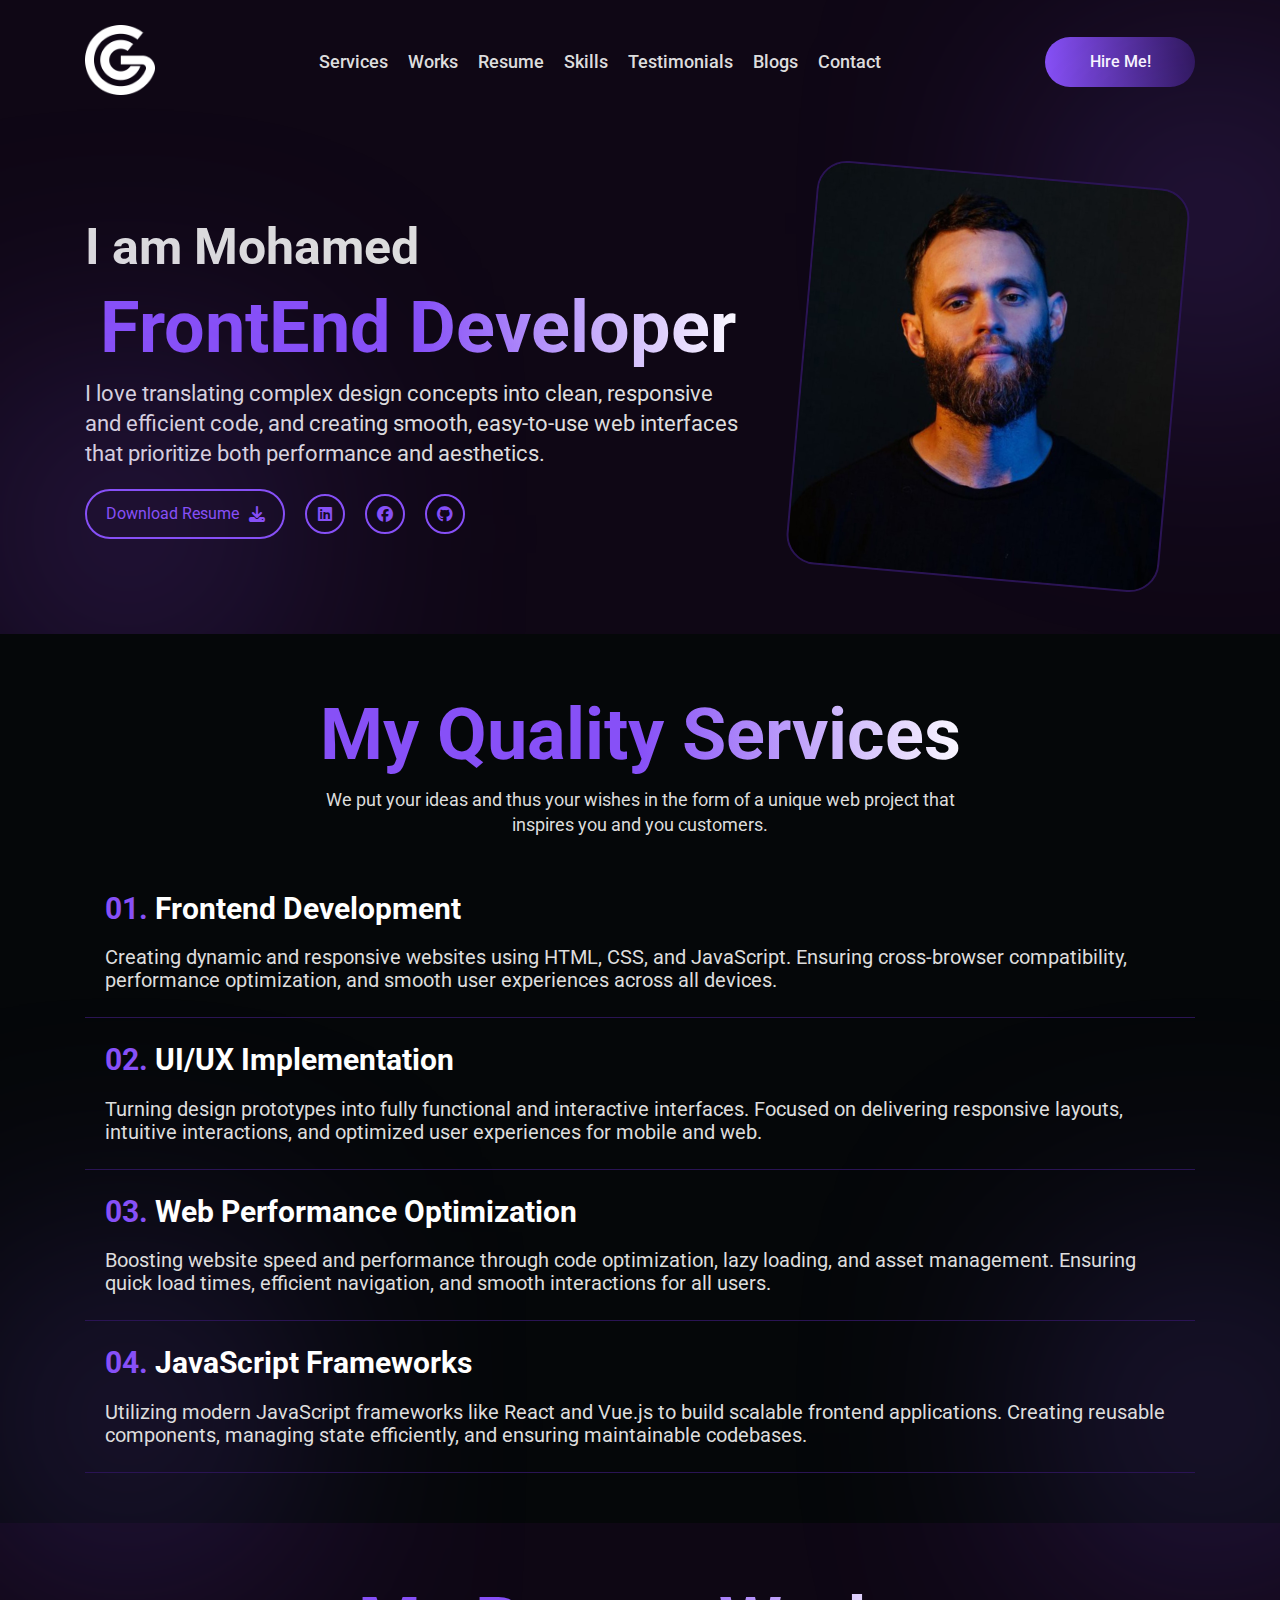
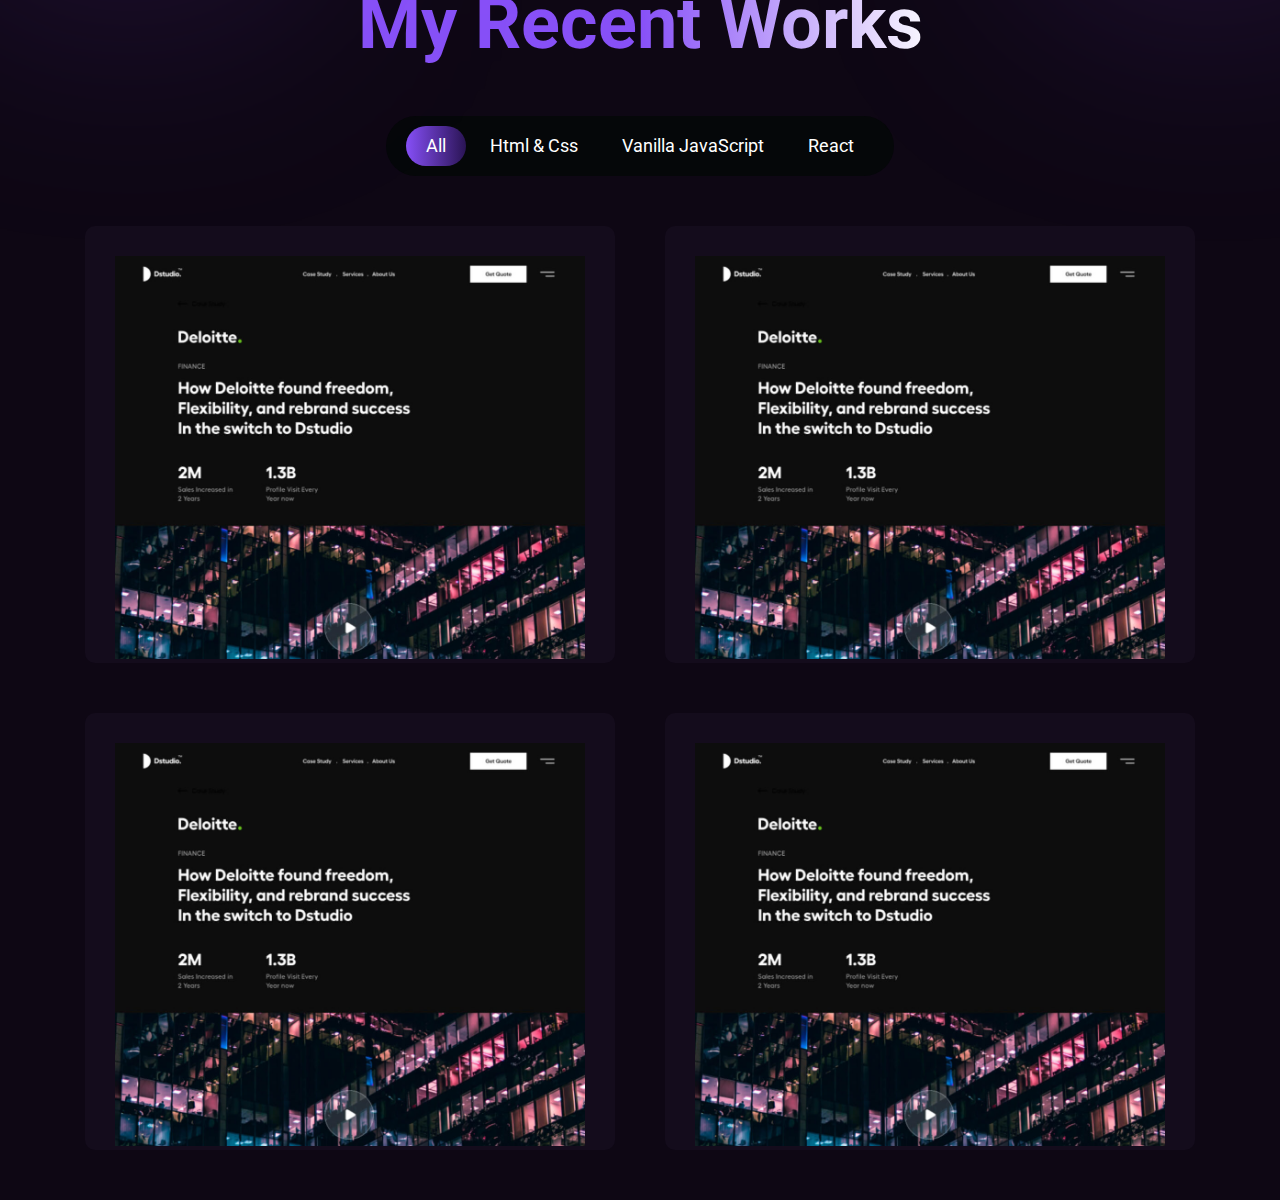
==== index.html @ 63e80fba "Add Work section" ====
<!DOCTYPE html>
<html lang="en">
  <head>
    <meta charset="UTF-8" />
    <meta name="viewport" content="width=device-width, initial-scale=1.0" />
    <link rel="stylesheet" href="styles/normailze.css" />
    <link rel="stylesheet" href="styles/all.min.css" />
    <link rel="stylesheet" href="styles/home-page.css" />
    <link rel="stylesheet" href="styles/global.css" />
    <title>Mohamed Magdy ELsayed | Home Page</title>
  </head>
  <body>
    <!-- Start Header  -->
    <header>
      <div class="container df f-sb f-v">
        <a href="index.html" class="logo">
          <img src="assets/images/logo.png" alt="logo" />
        </a>
        <nav>
          <ul class="df gap-20">
            <li><a href="#services">services</a></li>
            <li><a href="#works">works</a></li>
            <li><a href="#resume">resume</a></li>
            <li><a href="#skills">skills</a></li>
            <li><a href="#testimonials">testimonials</a></li>
            <li><a href="#blogs">blogs</a></li>
            <li><a href="#contact">contact</a></li>
          </ul>
          <a href="#" class="hire-me hire-me-mobile hide-me">hire me!</a>
        </nav>
        <button class="hide-me mobile-menu">
          <i class="fa-solid fa-bars"></i>
        </button>
        <a href="#" class="hire-me df-ac">hire me!</a>
      </div>
    </header>
    <!-- End Header  -->
    <main>
      <!-- Start Landing Section -->
      <section class="landing">
        <div class="container gap-50 df f-v">
          <div class="info">
            <span class="clr-500">I am Mohamed</span>
            <h1 class="main-title">FrontEnd Developer</h1>
            <div class="personal-img hide-me personal-img-mobile">
              <img src="assets/images/personal-img.jpg" alt="personal-img" />
            </div>
            <p class="clr-500">
              I love translating complex design concepts into clean, responsive
              and efficient code, and creating smooth, easy-to-use web
              interfaces that prioritize both performance and aesthetics.
            </p>
            <div class="controls df gap-20 f-v">
              <a
                href="assets/resume/resume-mohamed-magdy-elsayed.pdf"
                download
                target="_blank"
                class="df-ac gap-10"
                >download resume
                <i class="fa-solid fa-download"></i>
              </a>
              <div class="social df gap-20">
                <a
                  href="https://www.linkedin.com/in/mohamedmagdy-dev/"
                  target="_blank"
                  class="df-ac"
                  ><i class="fa-brands fa-linkedin"></i
                ></a>
                <a
                  href="https://web.facebook.com/profile.php?id=100076058659673"
                  target="_blank"
                  class="df-ac"
                  ><i class="fa-brands fa-facebook"></i
                ></a>
                <a
                  href="https://github.com/mohamedmagdy-dev"
                  class="df-ac"
                  target="_blank"
                  ><i class="fa-brands fa-github"></i
                ></a>
              </div>
            </div>
          </div>
          <div class="personal-img">
            <img src="assets/images/personal-img.jpg" alt="personal-img" />
          </div>
        </div>
      </section>
      <!-- End Landing Section -->

      <!-- Start Services Section -->
      <section id="services" class="services">
        <h2 class="main-title">My Quality Services</h2>
        <p>
          We put your ideas and thus your wishes in the form of a unique web
          project that <br />
          inspires you and you customers.
        </p>
        <div class="container">
          <div class="service one">
            <h3><span>01.</span> Frontend Development</h3>
            <p>
              Creating dynamic and responsive websites using HTML, CSS, and
              JavaScript. Ensuring cross-browser compatibility, performance
              optimization, and smooth user experiences across all devices.
            </p>
          </div>
          <div class="service two">
            <h3><span>02.</span> UI/UX Implementation</h3>
            <p>
              Turning design prototypes into fully functional and interactive
              interfaces. Focused on delivering responsive layouts, intuitive
              interactions, and optimized user experiences for mobile and web.
            </p>
          </div>
          <div class="service three">
            <h3><span>03.</span> Web Performance Optimization</h3>
            <p>
              Boosting website speed and performance through code optimization,
              lazy loading, and asset management. Ensuring quick load times,
              efficient navigation, and smooth interactions for all users.
            </p>
          </div>
          <div class="service four">
            <h3><span>04.</span> JavaScript Frameworks</h3>
            <p>
              Utilizing modern JavaScript frameworks like React and Vue.js to
              build scalable frontend applications. Creating reusable
              components, managing state efficiently, and ensuring maintainable
              codebases.
            </p>
          </div>
          <div class="service-slider"></div>
        </div>
      </section>
      <!-- End Services Section -->

      <!-- Start Works Section -->
      <section class="works" id="works">
        <h2 class="main-title">My Recent Works</h2>
        <div class="container">
          <div class="work-filter">
            <button class="active">All</button>
            <button class="html-css">Html & Css</button>
            <button class="v-js">Vanilla JavaScript</button>
            <button class="react">React</button>
          </div>
          <div class="projects">
            <div class="all">
              <img src="assets/images/portfolio-3-1024x877.jpg" alt="" />
              <a href="#">
                <div class="fly-info">
                  <h3>dashboard elzero</h3>
                  <p>The goal is there are many variations of passages .</p>
                  <i class="fa-solid fa-arrow-right"></i>
                </div>
              </a>
            </div>
            <div class="all">
              <img src="assets/images/portfolio-3-1024x877.jpg" alt="" />
              <a href="#">
                <div class="fly-info">
                  <h3>dashboard elzero</h3>
                  <p>
                    The goal is there are many variations of passages of Lorem
                    Ipsum
                  </p>
                  <i class="fa-solid fa-arrow-right"></i>
                </div>
              </a>
            </div>
            <div class="all">
              <img src="assets/images/portfolio-3-1024x877.jpg" alt="" />
              <a href="#">
                <div class="fly-info">
                  <h3>dashboard elzero</h3>
                  <p>
                    The goal is there are many variations of passages of Lorem
                    Ipsum
                  </p>
                  <i class="fa-solid fa-arrow-right"></i>
                </div>
              </a>
            </div>
            <div class="all">
              <img src="assets/images/portfolio-3-1024x877.jpg" alt="" />
              <a href="#">
                <div class="fly-info">
                  <h3>dashboard elzero</h3>
                  <p>
                    The goal is there are many variations of passages of Lorem
                    Ipsum
                  </p>
                  <i class="fa-solid fa-arrow-right"></i>
                </div>
              </a>
            </div>
          </div>
        </div>
      </section>
      <!-- End Works Section -->
    </main>

    <script src="scripts/global.js"></script>
  </body>
</html>
---- styles/normailze.css ----
/*! normalize.css v8.0.1 | MIT License | github.com/necolas/normalize.css */

/* Document
   ========================================================================== */

/**
 * 1. Correct the line height in all browsers.
 * 2. Prevent adjustments of font size after orientation changes in iOS.
 */

html {
  line-height: 1.15; /* 1 */
  -webkit-text-size-adjust: 100%; /* 2 */
}

/* Sections
   ========================================================================== */

/**
 * Remove the margin in all browsers.
 */

body {
  margin: 0;
}

/**
 * Render the `main` element consistently in IE.
 */

main {
  display: block;
}

/**
 * Correct the font size and margin on `h1` elements within `section` and
 * `article` contexts in Chrome, Firefox, and Safari.
 */

h1 {
  font-size: 2em;
  margin: 0.67em 0;
}

/* Grouping content
   ========================================================================== */

/**
 * 1. Add the correct box sizing in Firefox.
 * 2. Show the overflow in Edge and IE.
 */

hr {
  box-sizing: content-box; /* 1 */
  height: 0; /* 1 */
  overflow: visible; /* 2 */
}

/**
 * 1. Correct the inheritance and scaling of font size in all browsers.
 * 2. Correct the odd `em` font sizing in all browsers.
 */

pre {
  font-family: monospace, monospace; /* 1 */
  font-size: 1em; /* 2 */
}

/* Text-level semantics
   ========================================================================== */

/**
 * Remove the gray background on active links in IE 10.
 */

a {
  background-color: transparent;
}

/**
 * 1. Remove the bottom border in Chrome 57-
 * 2. Add the correct text decoration in Chrome, Edge, IE, Opera, and Safari.
 */

abbr[title] {
  border-bottom: none; /* 1 */
  text-decoration: underline; /* 2 */
  text-decoration: underline dotted; /* 2 */
}

/**
 * Add the correct font weight in Chrome, Edge, and Safari.
 */

b,
strong {
  font-weight: bolder;
}

/**
 * 1. Correct the inheritance and scaling of font size in all browsers.
 * 2. Correct the odd `em` font sizing in all browsers.
 */

code,
kbd,
samp {
  font-family: monospace, monospace; /* 1 */
  font-size: 1em; /* 2 */
}

/**
 * Add the correct font size in all browsers.
 */

small {
  font-size: 80%;
}

/**
 * Prevent `sub` and `sup` elements from affecting the line height in
 * all browsers.
 */

sub,
sup {
  font-size: 75%;
  line-height: 0;
  position: relative;
  vertical-align: baseline;
}

sub {
  bottom: -0.25em;
}

sup {
  top: -0.5em;
}

/* Embedded content
   ========================================================================== */

/**
 * Remove the border on images inside links in IE 10.
 */

img {
  border-style: none;
}

/* Forms
   ========================================================================== */

/**
 * 1. Change the font styles in all browsers.
 * 2. Remove the margin in Firefox and Safari.
 */

button,
input,
optgroup,
select,
textarea {
  font-family: inherit; /* 1 */
  font-size: 100%; /* 1 */
  line-height: 1.15; /* 1 */
  margin: 0; /* 2 */
}

/**
 * Show the overflow in IE.
 * 1. Show the overflow in Edge.
 */

button,
input {
  /* 1 */
  overflow: visible;
}

/**
 * Remove the inheritance of text transform in Edge, Firefox, and IE.
 * 1. Remove the inheritance of text transform in Firefox.
 */

button,
select {
  /* 1 */
  text-transform: none;
}

/**
 * Correct the inability to style clickable types in iOS and Safari.
 */

button,
[type="button"],
[type="reset"],
[type="submit"] {
  -webkit-appearance: button;
}

/**
 * Remove the inner border and padding in Firefox.
 */

button::-moz-focus-inner,
[type="button"]::-moz-focus-inner,
[type="reset"]::-moz-focus-inner,
[type="submit"]::-moz-focus-inner {
  border-style: none;
  padding: 0;
}

/**
 * Restore the focus styles unset by the previous rule.
 */

button:-moz-focusring,
[type="button"]:-moz-focusring,
[type="reset"]:-moz-focusring,
[type="submit"]:-moz-focusring {
  outline: 1px dotted ButtonText;
}

/**
 * Correct the padding in Firefox.
 */

fieldset {
  padding: 0.35em 0.75em 0.625em;
}

/**
 * 1. Correct the text wrapping in Edge and IE.
 * 2. Correct the color inheritance from `fieldset` elements in IE.
 * 3. Remove the padding so developers are not caught out when they zero out
 *    `fieldset` elements in all browsers.
 */

legend {
  box-sizing: border-box; /* 1 */
  color: inherit; /* 2 */
  display: table; /* 1 */
  max-width: 100%; /* 1 */
  padding: 0; /* 3 */
  white-space: normal; /* 1 */
}

/**
 * Add the correct vertical alignment in Chrome, Firefox, and Opera.
 */

progress {
  vertical-align: baseline;
}

/**
 * Remove the default vertical scrollbar in IE 10+.
 */

textarea {
  overflow: auto;
}

/**
 * 1. Add the correct box sizing in IE 10.
 * 2. Remove the padding in IE 10.
 */

[type="checkbox"],
[type="radio"] {
  box-sizing: border-box; /* 1 */
  padding: 0; /* 2 */
}

/**
 * Correct the cursor style of increment and decrement buttons in Chrome.
 */

[type="number"]::-webkit-inner-spin-button,
[type="number"]::-webkit-outer-spin-button {
  height: auto;
}

/**
 * 1. Correct the odd appearance in Chrome and Safari.
 * 2. Correct the outline style in Safari.
 */

[type="search"] {
  -webkit-appearance: textfield; /* 1 */
  outline-offset: -2px; /* 2 */
}

/**
 * Remove the inner padding in Chrome and Safari on macOS.
 */

[type="search"]::-webkit-search-decoration {
  -webkit-appearance: none;
}

/**
 * 1. Correct the inability to style clickable types in iOS and Safari.
 * 2. Change font properties to `inherit` in Safari.
 */

::-webkit-file-upload-button {
  -webkit-appearance: button; /* 1 */
  font: inherit; /* 2 */
}

/* Interactive
   ========================================================================== */

/*
 * Add the correct display in Edge, IE 10+, and Firefox.
 */

details {
  display: block;
}

/*
 * Add the correct display in all browsers.
 */

summary {
  display: list-item;
}

/* Misc
   ========================================================================== */

/**
 * Add the correct display in IE 10+.
 */

template {
  display: none;
}

/**
 * Add the correct display in IE 10.
 */

[hidden] {
  display: none;
}
---- styles/home-page.css ----
/* Start Header */
header {
  background-color: var(--clr-800);
}

header .container {
  position: relative;
  padding-block: 25px;
}

header img {
  width: 70px;
}

header ul a {
  position: relative;
  color: var(--clr-500);
  font-weight: 500;
  font-size: 18px;
}

header ul a::before {
  content: "";
  position: absolute;
  width: 0%;
  height: 3px;
  left: 0;
  bottom: -3px;
  background-color: var(--clr-600);
  transition: var(--main-duration);
}

header ul a:hover::before {
  width: 100%;
}

header .hire-me {
  background-image: var(--main-gradient);
  width: 150px;
  height: 50px;
  border-radius: 30px;
  color: white;
  font-weight: 500;
}

@media (max-width: 991px) {
  header nav {
    display: none;
    position: absolute;
    width: calc(100% - 30px);
    right: 15px;
    top: calc(100% - 15px);
    z-index: 3;
    /* background-color: var(--clr-600); */
    padding: 20px;
    border: 2px solid var(--clr-600);
    background: black;
  }

  header nav ul {
    flex-direction: column;
    gap: 30px !important;
    margin-bottom: 30px;
  }

  header nav ul li {
    padding: 5px;
    border: 2px solid var(--clr-600);
  }

  header .hire-me {
    display: none;
  }

  header .hire-me-mobile {
    display: flex;
    justify-content: center;
    align-items: center;
    margin-inline: auto;
  }

  header .mobile-menu {
    display: flex;
    justify-content: center;
    align-items: center;
    width: 40px;
    height: 40px;
    border: 2px solid var(--clr-600);
    background-color: transparent;
    color: var(--clr-600);
    font-size: 25px;
    cursor: pointer;
  }
}

/* End Header */

/* Start Landing Section */
.landing {
  position: relative;
  background-color: var(--clr-800);
  padding-block: var(--main-padding);
}

.landing::before,
.landing::after {
  content: "";
  position: absolute;
  width: 200px;
  height: 200px;
  background-image: var(--glow);
  filter: blur(150px);
}

.landing::before {
  right: 0;
  top: 0;
}

.landing::after {
  left: 0;
  bottom: 0;
}

.landing .container {
  min-height: fit-content;
}

.landing .info {
  width: 60%;
}

.landing .info span {
  font-size: 50px;
  font-weight: bold;
}

.landing .info p {
  font-size: 22px;
  line-height: 30px;
}

.landing .info .controls {
  margin-top: 20px;
  flex-wrap: wrap;
}

.landing .controls a {
  color: var(--clr-600);
  border: 2px solid var(--clr-600);
  width: 40px;
  height: 40px;
  border-radius: 50%;
  transition: color var(--main-duration), background-color var(--main-duration);
}

.landing .controls > a {
  border-radius: 30px;
  width: 200px;
  height: 50px;
}

.landing .controls a:hover {
  color: var(--clr-500);
  background-color: var(--clr-600);
}

.landing .personal-img {
  width: 40%;
  margin-right: 20px;
}

.landing .personal-img img {
  border-radius: 30px;
  transform: rotate(5deg);
  width: 100%;
  border: 2px solid var(--clr-700);
  transition: var(--main-duration);
}

.landing .personal-img img:hover {
  transform: rotate(0deg);
  border: 2px solid var(--clr-600);
}

@media (max-width: 991px) {
  .landing .container {
    flex-direction: column-reverse;
    flex-wrap: wrap;
  }

  .landing .info {
    width: 100%;
  }

  .landing .personal-img {
    display: none;
  }

  .landing .personal-img-mobile {
    display: flex;
    margin-right: 0;
    width: 100%;
    margin-block: 30px;
  }

  .landing .personal-img-mobile img {
    transform: rotate(0deg);
  }
}

@media (max-width: 767px) {
  .landing .controls {
    justify-content: center;
  }
}

@media (max-width: 569px) {
  .landing .info span {
    font-size: 30px;
  }

  .landing .info h1 {
    white-space: wrap;
  }

  .landing .info p {
    font-size: 17px;
  }
}

/* End Landing Section */

/* Start Services Section */
.services {
  position: relative;
  padding-block: 50px;
  background-color: var(--clr-750);
}

.services::before,
.services::after {
  content: "";
  position: absolute;
  width: 200px;
  height: 200px;
  background-image: var(--glow);
  filter: blur(150px);
}

.services::before {
  right: 0;
  bottom: 0%;
}

.services::after {
  left: 0;
  bottom: 0;
}

.services > p {
  color: var(--clr-500);
  font-size: 18px;
  line-height: 25px;
  text-align: center;
  margin-bottom: 30px;
  padding-inline: 15px;
}

.services .container {
  position: relative;
  overflow: hidden;
}

.services .service-slider {
  position: absolute;
  top: -25%;
  width: 100%;
  height: 25%;
  background-image: var(--main-gradient);
  z-index: 2;
  transition: 1s;
}

.services .service {
  position: relative;
  z-index: 3;
  padding: 25px 20px;
  color: white;
  border-bottom: 1px solid var(--clr-700);
  cursor: pointer;
}

.services .service.one:hover ~ .service-slider {
  top: 0%;
}

.services .service.two:hover ~ .service-slider {
  top: 25%;
}

.services .service.three:hover ~ .service-slider {
  top: 50%;
}

.services .service.four:hover ~ .service-slider {
  top: 75%;
}

.services .service h3 {
  font-size: 30px;
  margin-bottom: 20px;
  white-space: nowrap;
}

.services .service h3 span {
  color: var(--clr-600);
  transition: 0.5s;
}

.services .service:hover h3 span {
  color: white;
}

.services .service p {
  font-size: 20px;
  color: var(--clr-500);
}

@media (max-width: 540px) {
  .services .service h3 {
    font-size: 20px;
    white-space: wrap;
  }

  .services .service p {
    font-size: 17px;
  }
}

/* End Services Section */

/* Start Works Section */
.works {
  padding-block: 50px;
  background-color: var(--clr-850);
}

.works .work-filter {
  padding: 10px 20px;
  margin: 50px auto;
  width: fit-content;
  background-color: var(--clr-750);
  border-radius: 50px;

  text-align: center;
}

.works .work-filter button {
  color: white;
  background-color: transparent;
  padding: 10px 20px;
  border-radius: 20px;
  border: none;
  outline: none;
  cursor: pointer;
  font-size: 18px;
}

.works .work-filter button.active {
  background-image: var(--main-gradient);
}

.works .projects {
  display: grid;
  grid-template-columns: 1fr 1fr;
  gap: 50px;
}

.works .projects .all {
  position: relative;
  padding: 30px;
  padding-bottom: 0;
  border-radius: 10px;
  background: #140c1c;
  overflow: hidden;
}

.works .projects .all img {
  max-width: 100%;
}

.works .projects .all .fly-info {
  position: absolute;
  background-image: var(--main-gradient);
  padding: 20px 15px;
  bottom: 20px;
  left: 15px;

  width: calc(100% - 30px);
  border-radius: 10px;
  color: var(--clr-500);
  opacity: 0;
  transition: var(--main-duration);
}

.works .projects .all:hover .fly-info {
  opacity: 1;
  bottom: 25px;
}

.works .projects .fly-info h3 {
  margin-bottom: 10px;
  font-size: 30px;
}

.works .projects .fly-info p {
  overflow: hidden;
  white-space: nowrap;
  text-overflow: ellipsis;
  font-size: 18px;
}

.works .projects .fly-info i {
  position: absolute;
  right: 15px;
  top: 15px;
  transform: rotate(-45deg);
  font-size: 25px;
  transition: transform var(--main-duration) 0.1s;
}

.works .projects .all:hover .fly-info i {
  transform: rotate(305deg);
}

@media (max-width: 991px) {
  .works .projects {
    grid-template-columns: 1fr;
  }
}

/* End Works Section */
---- styles/global.css ----
@import url("https://fonts.googleapis.com/css2?family=Roboto:ital,wght@0,100;0,300;0,400;0,500;0,700;0,900;1,100&display=swap");

:root {
  --clr-900: #140c1c;
  --clr-850: #0e0714;
  --clr-800: #0f0715;
  --clr-750: #050709;
  --clr-700: #2a1454;
  --clr-600: #8750f7;
  --clr-500: #dddddd;
  --main-padding: 50px;
  --main-duration: 0.4s;
  --main-gradient: linear-gradient(
    to right,
    var(--clr-600) 0%,
    var(--clr-700) 100%
  );
  --glow: linear-gradient(
    260deg,
    var(--clr-600) 0%,
    rgba(115, 67, 210, 0) 100%
  );
}

* {
  padding: 0;
  margin: 0;
  box-sizing: border-box;
}

html {
  scroll-behavior: smooth;
}

body {
  font-family: "Roboto", sans-serif;
}

body::-webkit-scrollbar {
  width: 12px;
}

body::-webkit-scrollbar-track {
  background: var(--clr-700);
}

body::-webkit-scrollbar-thumb {
  background-color: var(--clr-600);
}

a {
  text-transform: capitalize;
  text-decoration: none;
}

ul {
  list-style: none;
}

.main-title {
  font-size: 72px;
  background-image: linear-gradient(
    to right,
    var(--clr-600) 0%,
    var(--clr-600) 50%,
    white
  );
  -webkit-background-clip: text;
  -webkit-text-fill-color: transparent;
  margin-block: 10px;
  white-space: nowrap;
  width: fit-content;
  padding-inline: 15px;
}

section > h2 {
  margin-inline: auto;
}


.container {
  padding-inline: 15px;
  margin-inline: auto;
}

@media (min-width: 576px) {
  .container {
    width: 540px;
  }
}

@media (min-width: 768px) {
  .container {
    width: 720px;
  }
}

@media (min-width: 992px) {
  .container {
    width: 960px;
  }
}

@media (min-width: 1200px) {
  .container {
    width: 1140px;
  }
}

@media (max-width: 1199px) {
  .main-title {
    font-size: 60px;
  }
}

@media (max-width: 767px) {
  .main-title {
    font-size: 45px;
  }
}

@media (max-width: 569px) {
  .main-title {
    font-size: 40px;
  }
}

@media (max-width: 400px) {
  .main-title {
    font-size: 28px;
  }
}

/* Helper Classes */

.clr-900 {
  color: #140c1c;
}
.clr-800 {
  color: #0f0715;
}
.clr-750 {
  color: #050709;
}
.clr-700 {
  color: #2a1454;
}
.clr-600 {
  color: #8750f7;
}
.clr-500 {
  color: #dddddd;
}

.hide-me {
  display: none;
}

.show-me {
  display: block;
}

.df {
  display: flex;
}

.df-ac {
  display: flex;
  align-items: center;
  justify-content: center;
}

.f-sb {
  justify-content: space-between;
}

.f-h {
  justify-content: center;
}

.f-v {
  align-items: center;
}

.gap-5 {
  gap: 5px;
}

.gap-10 {
  gap: 10px;
}

.gap-15 {
  gap: 15px;
}

.gap-20 {
  gap: 20px;
}

.gap-50 {
  gap: 50px;
}

.gap-100 {
  gap: 100px;
}
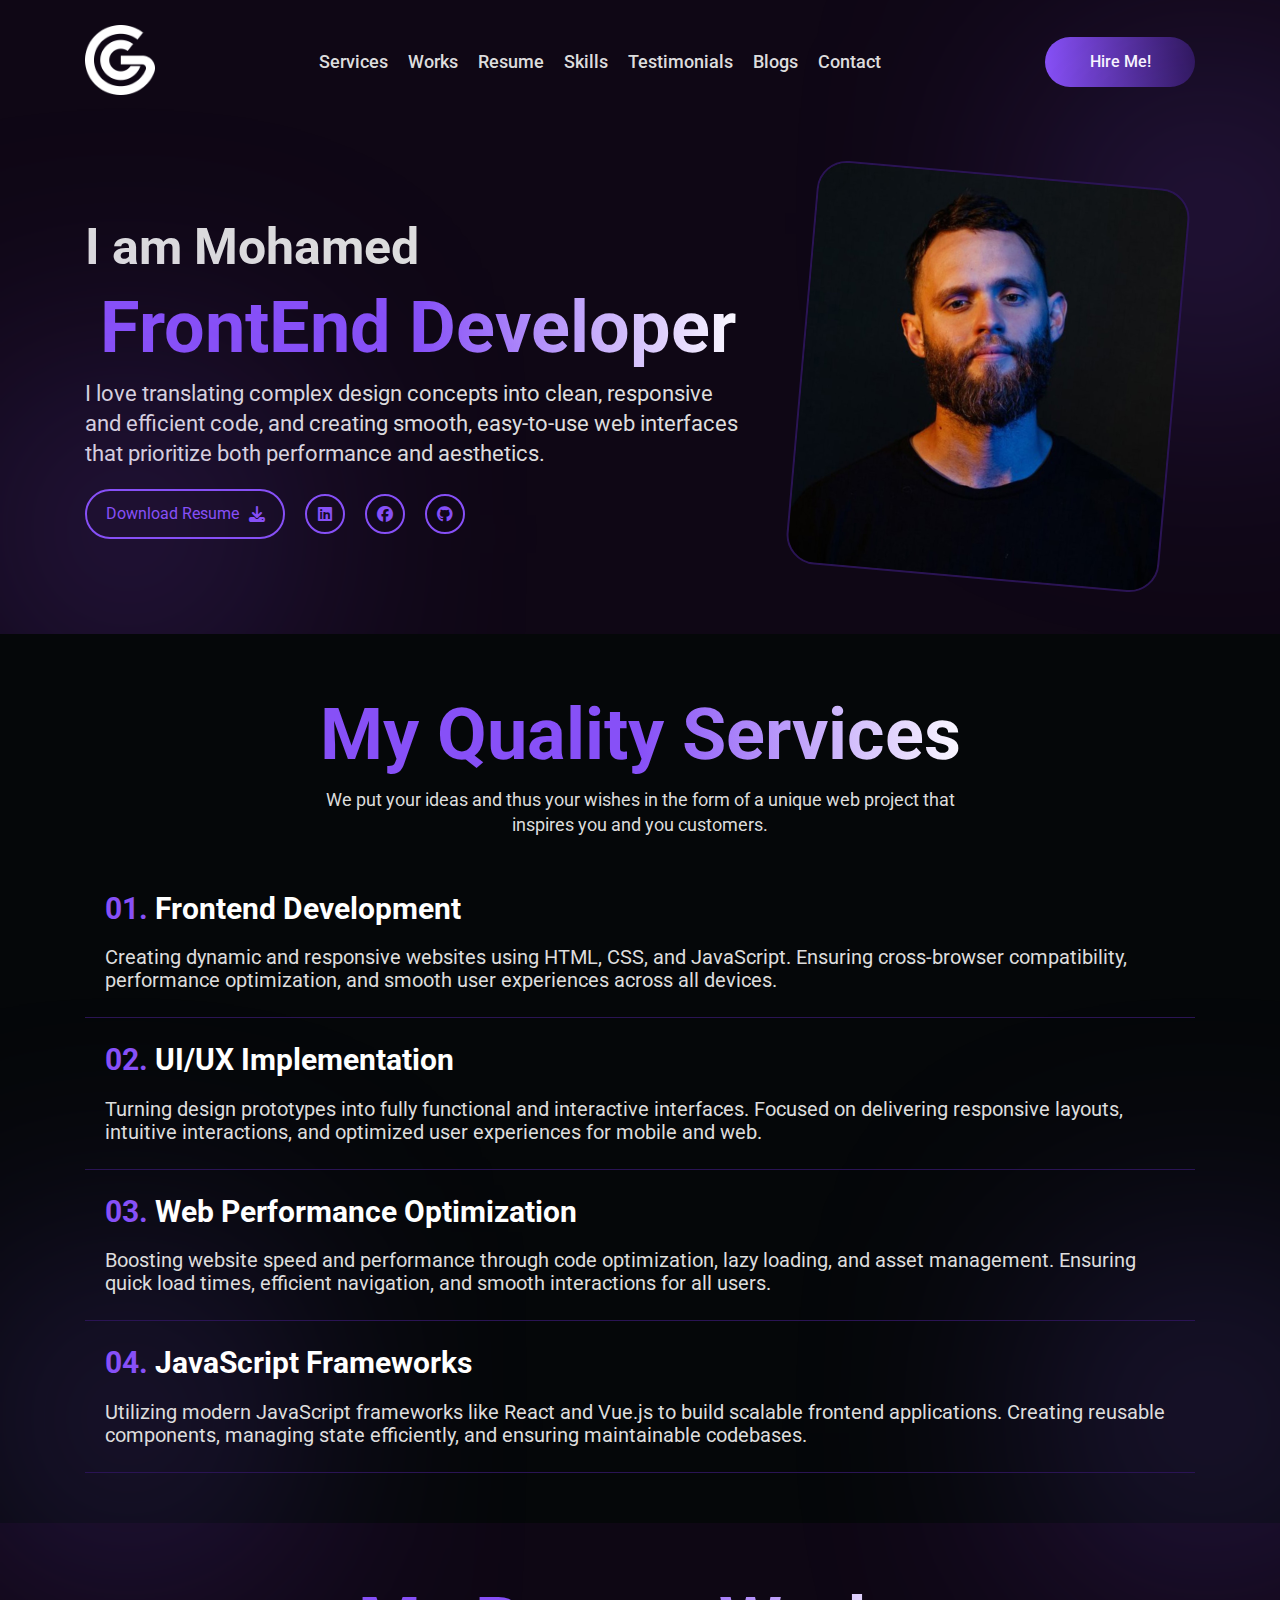
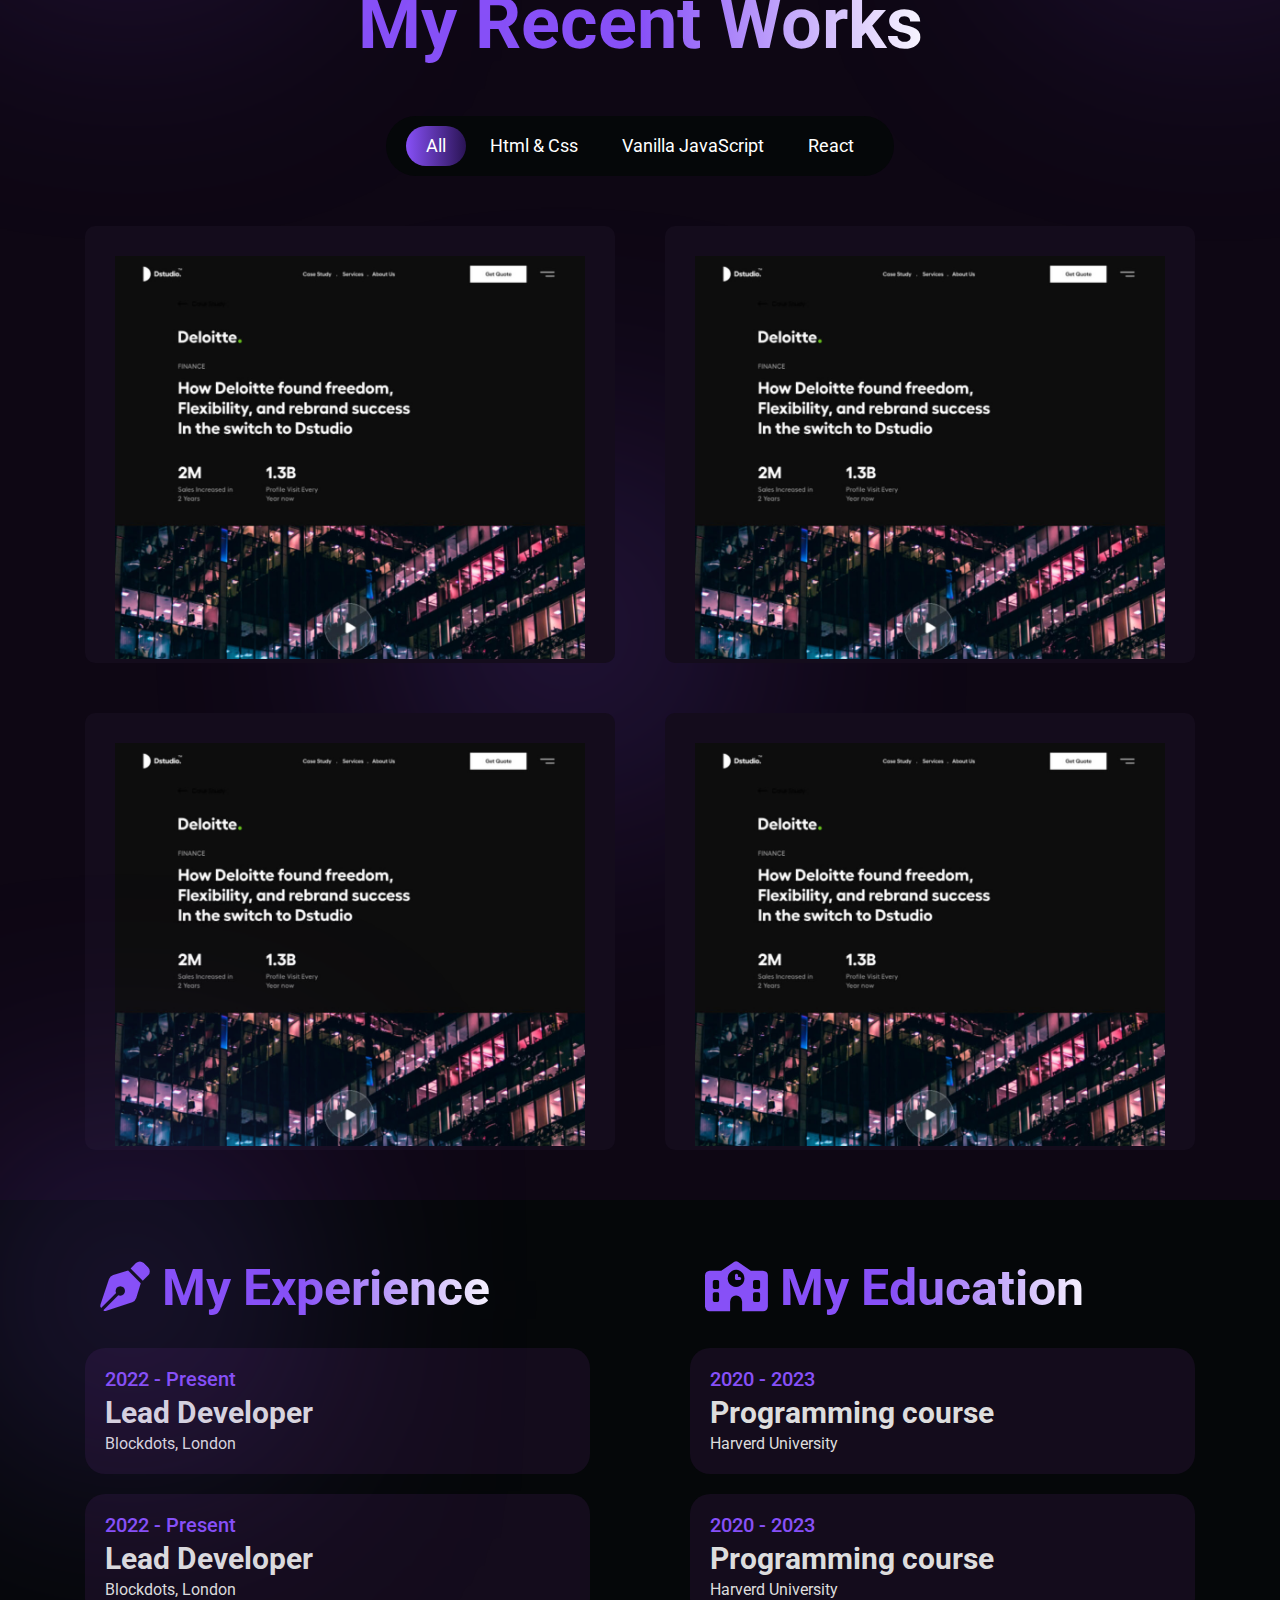
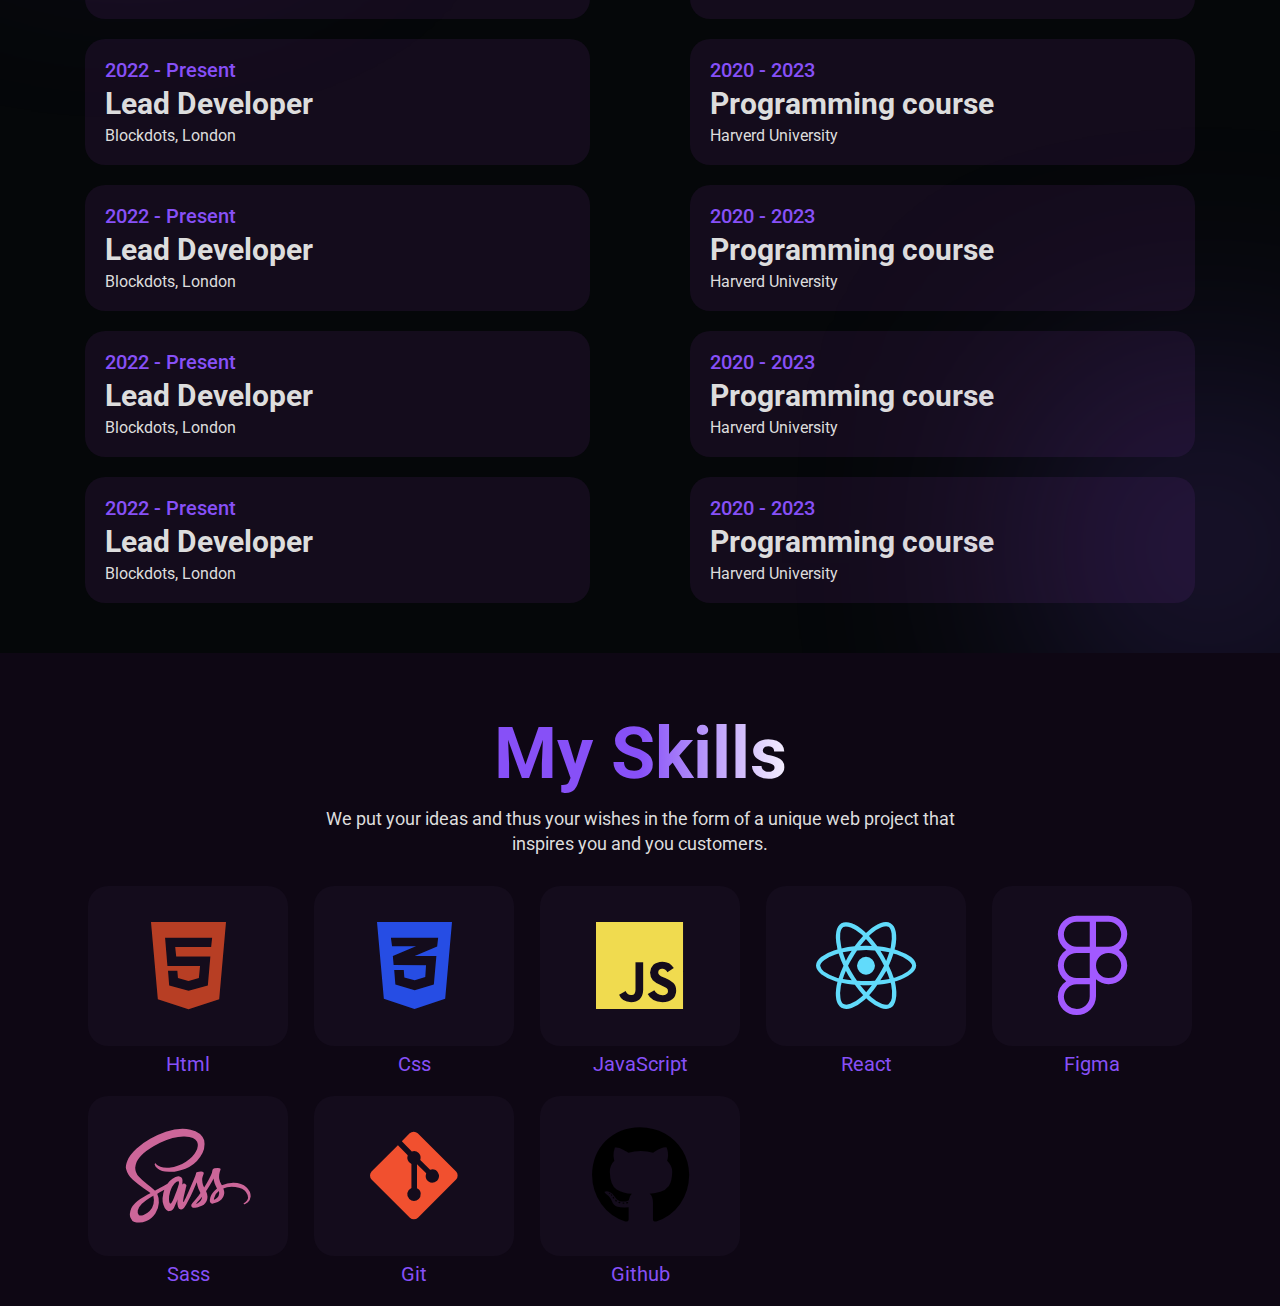
==== commit d294b9e0: "Add resume and skill sections" ====
--- a/index.html
+++ b/index.html
@@ -199,6 +199,132 @@
         </div>
       </section>
       <!-- End Works Section -->
+
+      <!-- Start resume Section-->
+      <section class="resume" id="resume">
+        <div class="container df gap-100 f-sb">
+          <div class="experience">
+            <h2 class="main-title">
+              <i class="fa-solid fa-pen-nib"></i> My Experience
+            </h2>
+            <div class="road">
+              <div class="step">
+                <span>2022 - Present</span>
+                <h3>Lead Developer</h3>
+                <span>Blockdots, London</span>
+              </div>
+              <div class="step">
+                <span>2022 - Present</span>
+                <h3>Lead Developer</h3>
+                <span>Blockdots, London</span>
+              </div>
+              <div class="step">
+                <span>2022 - Present</span>
+                <h3>Lead Developer</h3>
+                <span>Blockdots, London</span>
+              </div>
+              <div class="step">
+                <span>2022 - Present</span>
+                <h3>Lead Developer</h3>
+                <span>Blockdots, London</span>
+              </div>
+              <div class="step">
+                <span>2022 - Present</span>
+                <h3>Lead Developer</h3>
+                <span>Blockdots, London</span>
+              </div>
+              <div class="step">
+                <span>2022 - Present</span>
+                <h3>Lead Developer</h3>
+                <span>Blockdots, London</span>
+              </div>
+            </div>
+          </div>
+          <div class="education">
+            <h2 class="main-title">
+              <i class="fa-solid fa-school"></i> My Education
+            </h2>
+            <div class="road">
+              <div class="step">
+                <span>2020 - 2023</span>
+                <h3>Programming course</h3>
+                <span>Harverd University </span>
+              </div>
+              <div class="step">
+                <span>2020 - 2023</span>
+                <h3>Programming course</h3>
+                <span>Harverd University </span>
+              </div>
+              <div class="step">
+                <span>2020 - 2023</span>
+                <h3>Programming course</h3>
+                <span>Harverd University </span>
+              </div>
+              <div class="step">
+                <span>2020 - 2023</span>
+                <h3>Programming course</h3>
+                <span>Harverd University </span>
+              </div>
+              <div class="step">
+                <span>2020 - 2023</span>
+                <h3>Programming course</h3>
+                <span>Harverd University </span>
+              </div>
+              <div class="step">
+                <span>2020 - 2023</span>
+                <h3>Programming course</h3>
+                <span>Harverd University </span>
+              </div>
+            </div>
+          </div>
+        </div>
+      </section>
+      <!-- End resume Section-->
+
+      <!-- Start Skills section -->
+      <section class="skills" id="skills">
+        <h2 class="main-title">My Skills</h2>
+        <p>
+          We put your ideas and thus your wishes in the form of a unique web
+          project that <br />
+          inspires you and you customers.
+        </p>
+        <div class="container">
+          <div class="skill">
+            <i class="fa-brands fa-html5"></i>
+            <span>Html</span>
+          </div>
+          <div class="skill">
+            <i class="fa-brands fa-css3-alt"></i>
+            <span>Css</span>
+          </div>
+          <div class="skill">
+            <i class="fa-brands fa-js"></i>
+            <span>JavaScript</span>
+          </div>
+          <div class="skill">
+            <i class="fa-brands fa-react"></i>
+            <span>React</span>
+          </div>
+          <div class="skill">
+            <i class="fa-brands fa-figma"></i>
+            <span>Figma</span>
+          </div>
+          <div class="skill">
+            <i class="fa-brands fa-sass"></i>
+            <span>Sass</span>
+          </div>
+          <div class="skill">
+            <i class="fa-brands fa-git-alt"></i>
+            <span>Git</span>
+          </div>
+          <div class="skill">
+            <i class="fa-brands fa-github"></i>
+            <span>Github</span>
+          </div>
+        </div>
+      </section>
+      <!-- End Skills section -->
     </main>
 
     <script src="scripts/global.js"></script>
--- a/styles/home-page.css
+++ b/styles/home-page.css
@@ -346,6 +346,23 @@
   background-color: var(--clr-850);
 }
 
+.works .container {
+  position: relative;
+}
+
+
+.works .container::before {
+  content: "";
+  position: absolute;
+  width: 200px;
+  height: 200px;
+  background-image: var(--glow);
+  filter: blur(150px);
+  right: 50%;
+  bottom: 50%;
+  transform: translate(0,50%);
+}
+
 .works .work-filter {
   padding: 10px 20px;
   margin: 50px auto;
@@ -441,3 +458,182 @@
 }
 
 /* End Works Section */
+
+/* Start Resume section */
+
+.resume {
+  position: relative;
+  padding-block: 50px;
+  background-color: var(--clr-750);
+  color: var(--clr-500);
+}
+
+.resume::before,
+.resume::after {
+  content: "";
+  position: absolute;
+  width: 200px;
+  height: 200px;
+  background-image: var(--glow);
+  filter: blur(150px);
+}
+
+.resume::before {
+  right: 0;
+  bottom: 0%;
+}
+
+.resume::after {
+  left: 0%;
+  top: 0;
+}
+
+.resume h2 {
+  font-size: 50px;
+}
+
+.resume .road {
+  margin-top: 30px;
+}
+
+.resume .step {
+  background: #140c1c;
+  padding: 20px;
+  border-radius: 20px;
+  transition: 0.5s;
+}
+
+.resume .step:hover {
+  background: var(--clr-600);
+}
+
+.resume .step:not(:last-of-type) {
+  margin-bottom: 20px;
+}
+
+.resume h3 {
+  font-size: 30px;
+  margin-block: 5px;
+}
+
+.resume span:first-of-type {
+  color: var(--clr-600);
+  font-weight: 500;
+  font-size: 20px;
+  transition: color 0.5s;
+}
+
+.resume .step:hover span {
+  color: var(--clr-500);
+}
+
+@media (min-width: 1200px) {
+  .resume .container > div {
+    width: 50%;
+  }
+}
+
+@media (max-width: 1199px) {
+  .resume .container {
+    flex-wrap: wrap;
+  }
+
+  .resume .container > div {
+    width: 100%;
+  }
+}
+
+@media (max-width: 767px) {
+  .resume h2 {
+    font-size: 30px;
+  }
+}
+
+/* End Resume section */
+
+/* Start Skills section*/
+.skills {
+  position: relative;
+  padding-block: 50px;
+  background-color: var(--clr-850);
+}
+
+.skills > p {
+  color: var(--clr-500);
+  font-size: 18px;
+  line-height: 25px;
+  text-align: center;
+  margin-bottom: 30px;
+  padding-inline: 15px;
+}
+
+.skills .container {
+  display: grid;
+  grid-template-columns: repeat(auto-fill, minmax(200px, 1fr));
+  gap: 50px 20px;
+  justify-items: center;
+  align-items: center;
+}
+
+.skills .skill {
+  background-color: #140c1c;
+  padding: 30px;
+  border-radius: 20px;
+  display: flex;
+  justify-content: center;
+  align-items: center;
+  position: relative;
+  width: 200px;
+  transition: var(--main-duration);
+}
+
+.skills .skill:hover {
+  box-shadow: 0 0 20px 6px #8850f738;
+}
+
+.skills .skill i {
+  font-size: 100px;
+}
+
+.skills .skill i.fa-html5 {
+  color: #e34c26c9;
+}
+
+.skills .skill i.fa-css3-alt {
+  color: #264de4
+  ;
+}
+
+.skills .skill i.fa-js {
+  color: #F0DB4F
+}
+
+.skills .skill i.fa-react {
+  color: #61DBFB
+}
+
+.skills .skill i.fa-figma {
+  color: #a259ff
+}
+
+.skills .skill i.fa-sass {
+  color: #cc6699
+
+}
+
+.skills .skill i.fa-git-alt {
+  color: #F1502F
+}
+.skills .skill i.fa-github {
+  color: 	#000000
+}
+
+
+.skills .skill span {
+  position: absolute;
+  bottom: -30px;
+  color: var(--clr-600);
+  font-size: 20px;
+}
+
+/* End Skills section*/
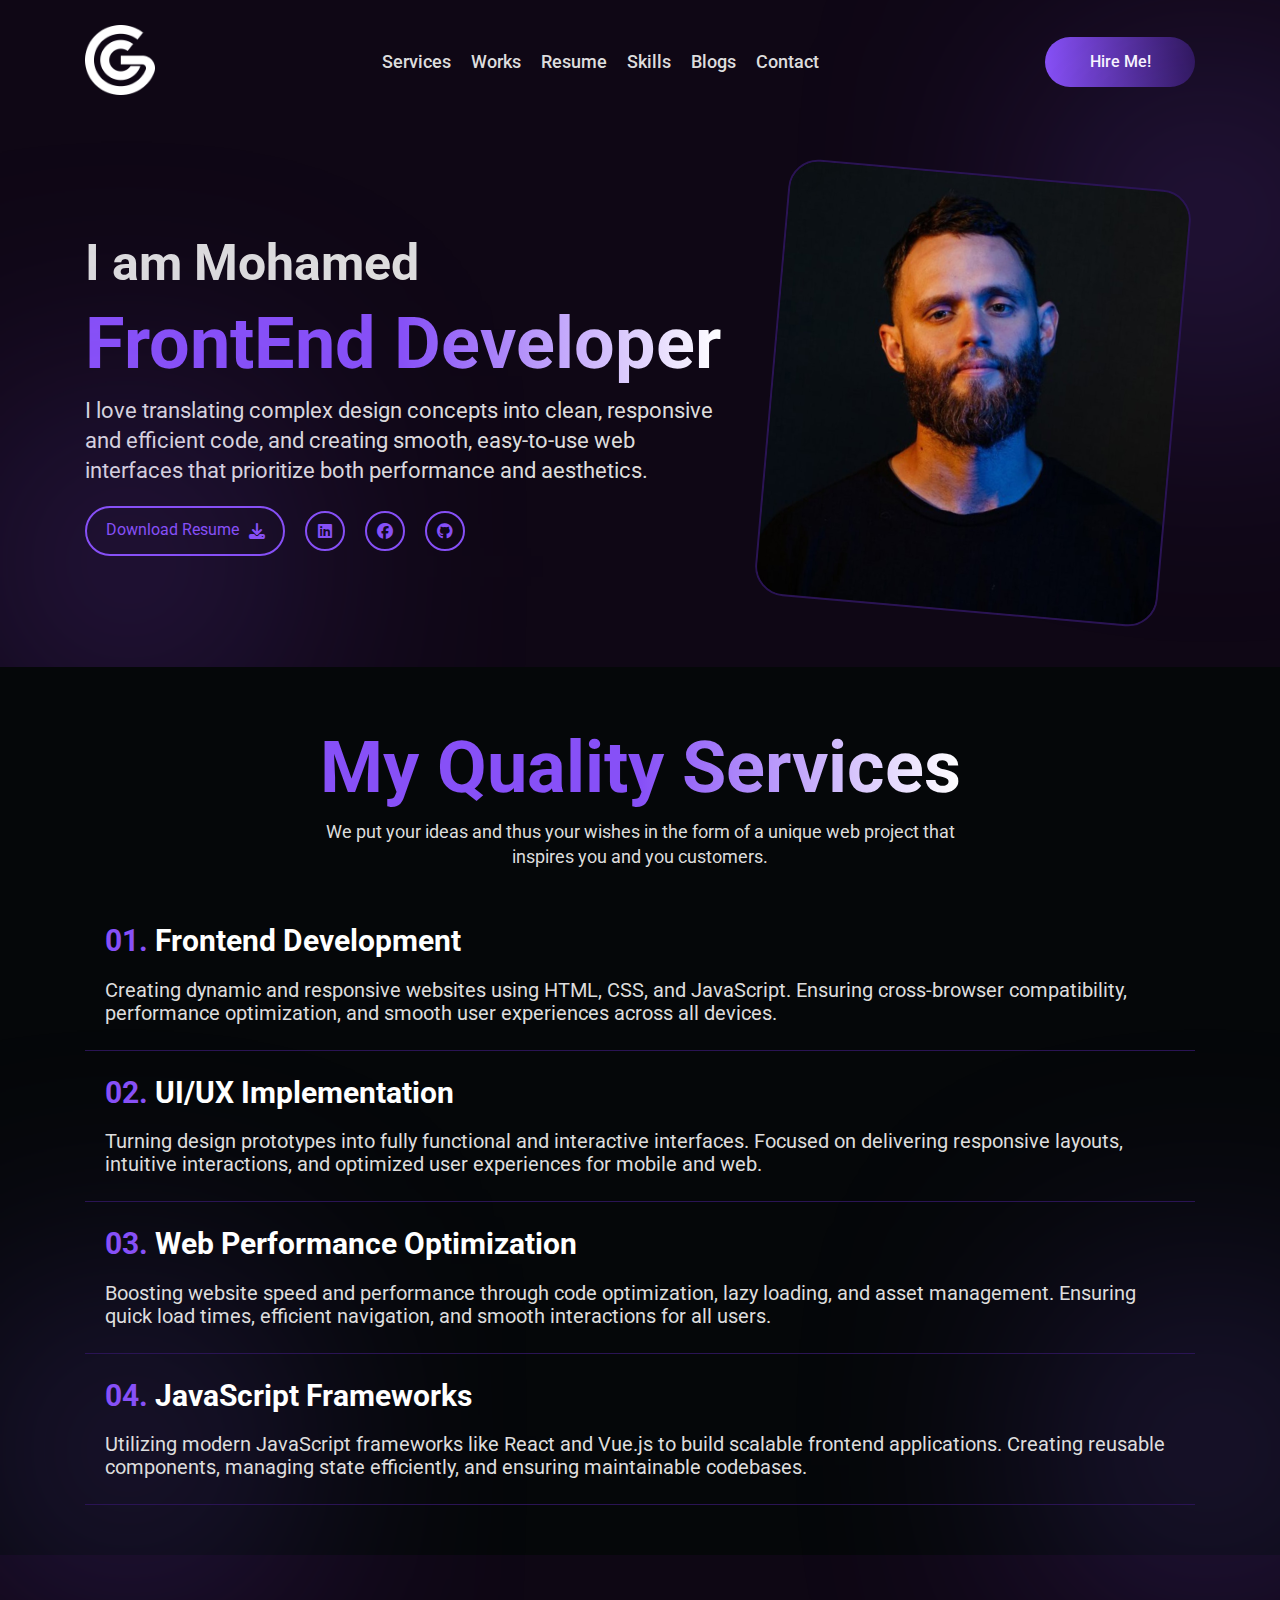
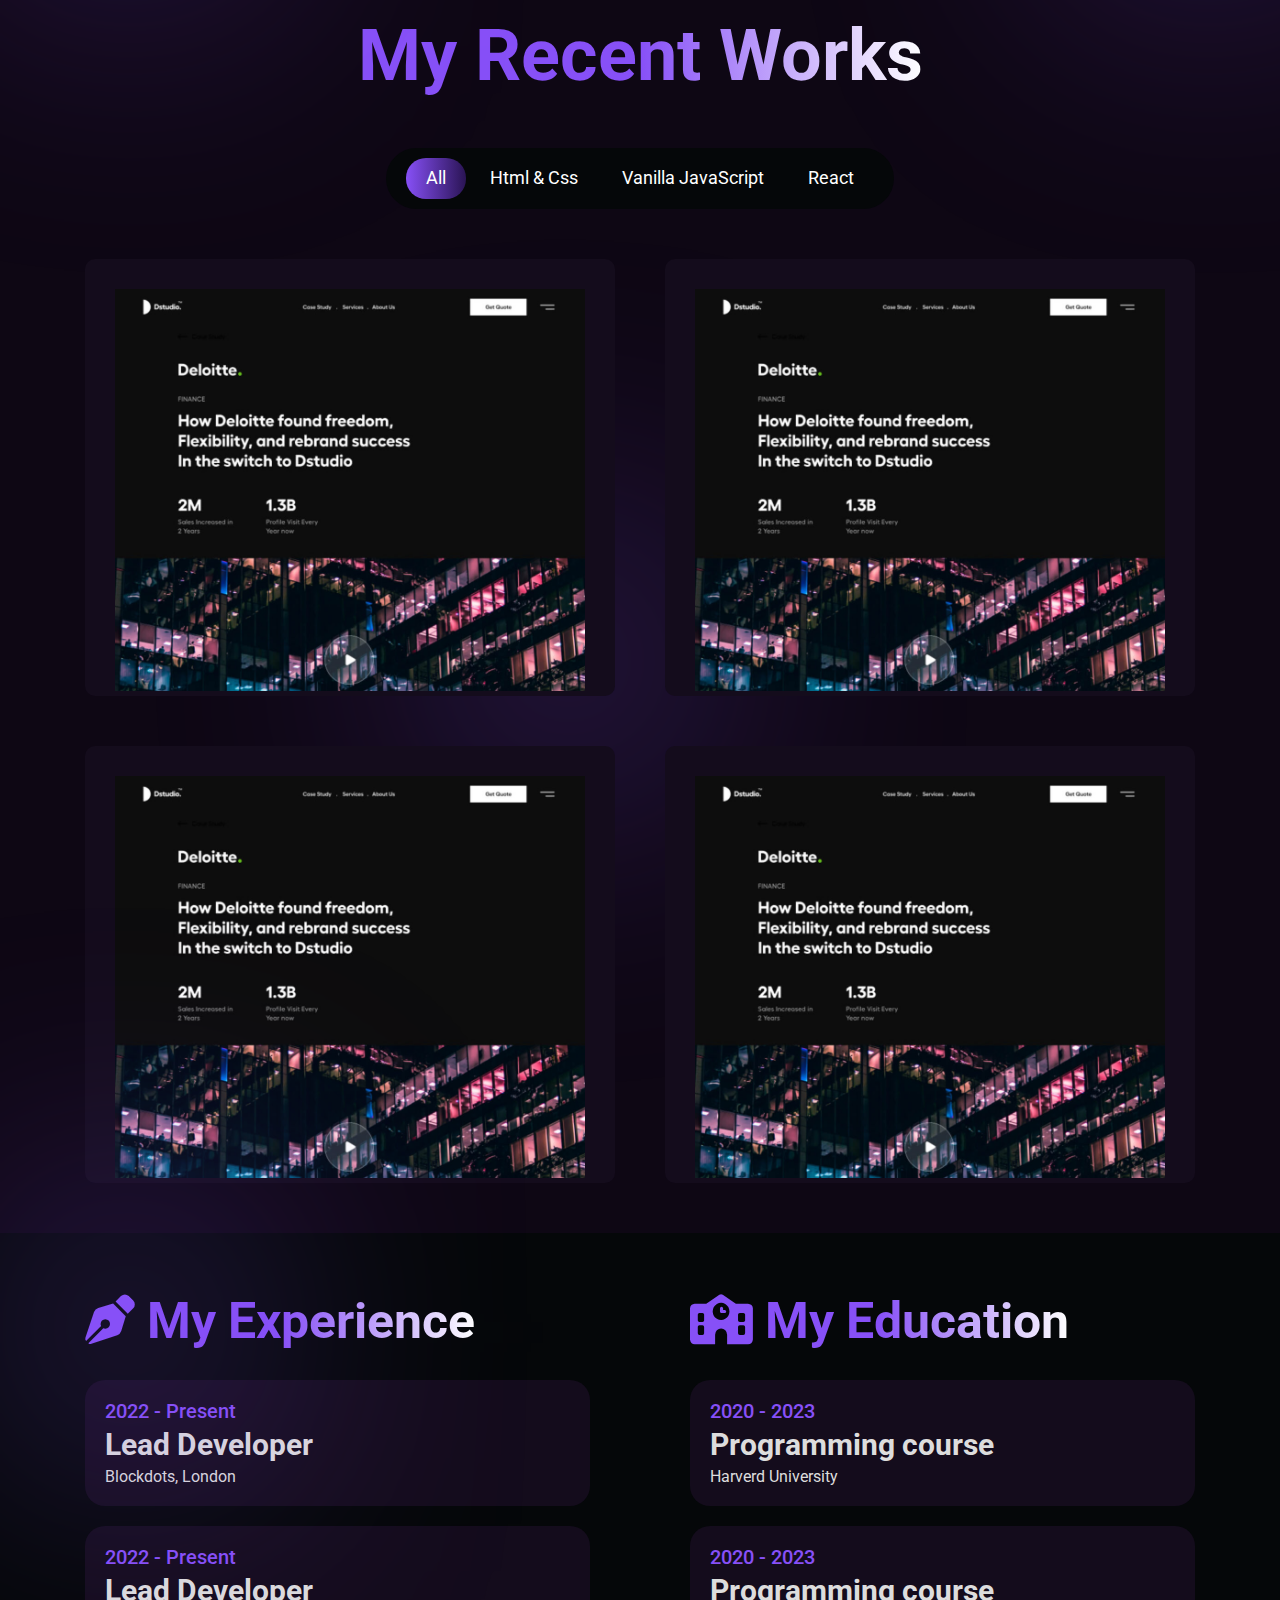
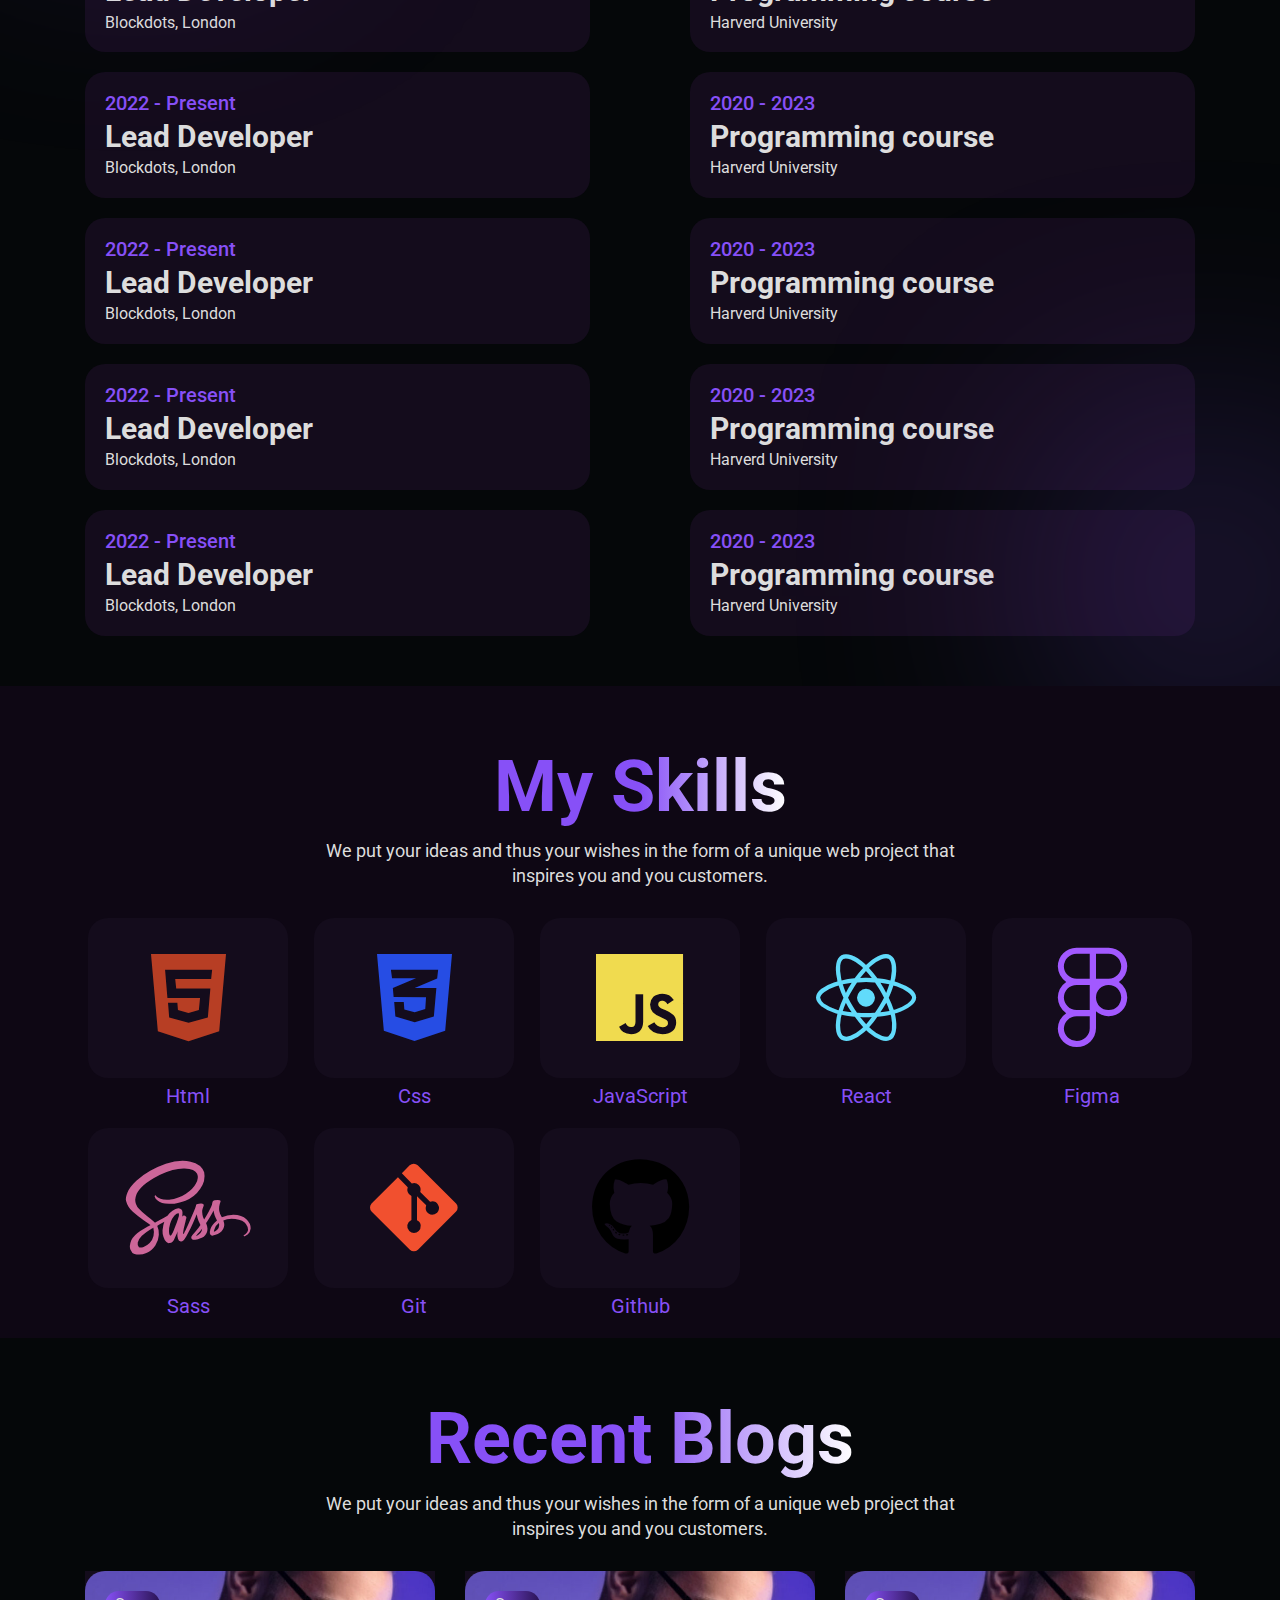
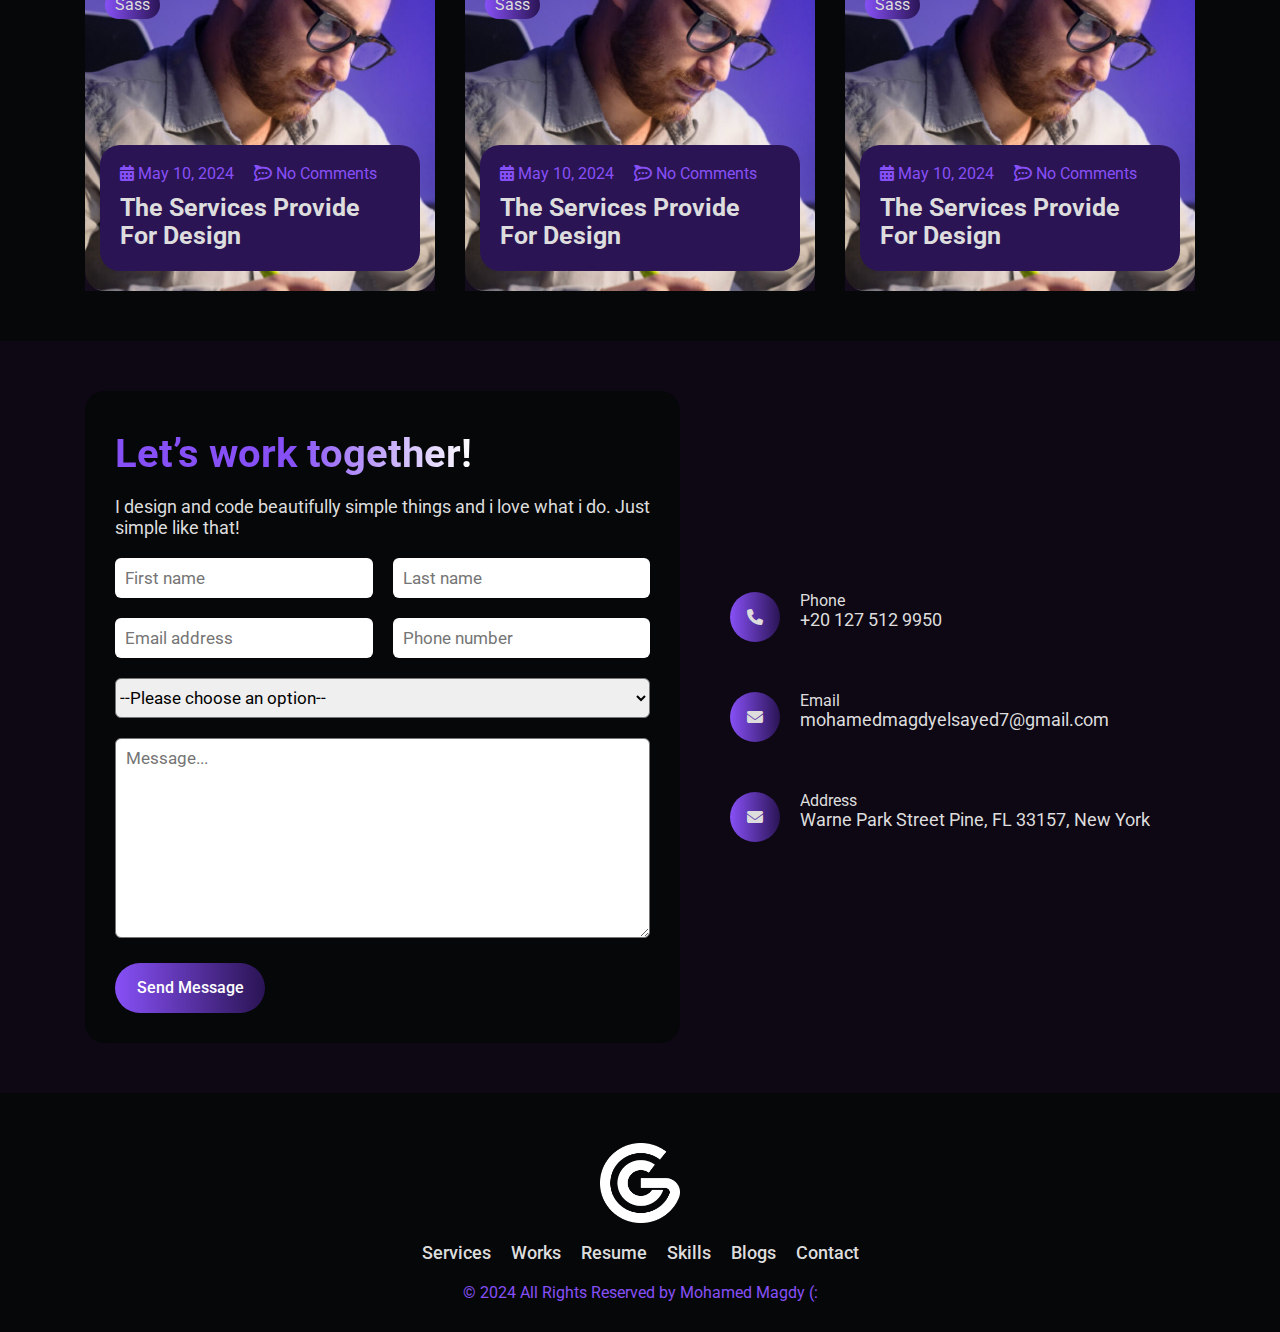
==== commit d808b8e9: "finish Home Page" ====
--- a/index.html
+++ b/index.html
@@ -22,7 +22,6 @@
             <li><a href="#works">works</a></li>
             <li><a href="#resume">resume</a></li>
             <li><a href="#skills">skills</a></li>
-            <li><a href="#testimonials">testimonials</a></li>
             <li><a href="#blogs">blogs</a></li>
             <li><a href="#contact">contact</a></li>
           </ul>
@@ -325,6 +324,158 @@
         </div>
       </section>
       <!-- End Skills section -->
+
+      <!-- Start Blogs Section -->
+      <section class="blogs" id="blogs">
+        <h2 class="main-title">Recent Blogs</h2>
+        <p>
+          We put your ideas and thus your wishes in the form of a unique web
+          project that <br />
+          inspires you and you customers.
+        </p>
+        <div class="container">
+          <div class="blog">
+            <a href="#">
+              <img src="assets/images/blog-4-1536x597.jpg" alt="blog1" />
+              <span class="category">sass</span>
+              <div class="blog-info">
+                <div class="df gap-20">
+                  <span
+                    ><i class="fa-solid fa-calendar-days"></i> May 10,
+                    2024</span
+                  >
+                  <span
+                    ><i class="fa-brands fa-rocketchat"></i> No Comments</span
+                  >
+                </div>
+                <h3>The services provide for design</h3>
+              </div>
+            </a>
+          </div>
+          <div class="blog">
+            <a href="#">
+              <img src="assets/images/blog-4-1536x597.jpg" alt="blog1" />
+              <span class="category">sass</span>
+              <div class="blog-info">
+                <div class="df gap-20">
+                  <span
+                    ><i class="fa-solid fa-calendar-days"></i> May 10,
+                    2024</span
+                  >
+                  <span
+                    ><i class="fa-brands fa-rocketchat"></i> No Comments</span
+                  >
+                </div>
+                <h3>The services provide for design</h3>
+              </div>
+            </a>
+          </div>
+          <div class="blog">
+            <a href="#">
+              <img src="assets/images/blog-4-1536x597.jpg" alt="blog1" />
+              <span class="category">sass</span>
+              <div class="blog-info">
+                <div class="df gap-20">
+                  <span
+                    ><i class="fa-solid fa-calendar-days"></i> May 10,
+                    2024</span
+                  >
+                  <span
+                    ><i class="fa-brands fa-rocketchat"></i> No Comments</span
+                  >
+                </div>
+                <h3>The services provide for design</h3>
+              </div>
+            </a>
+          </div>
+        </div>
+      </section>
+      <!-- End Blogs Section -->
+
+      <!-- Start Contact Section -->
+      <section class="contact">
+        <div class="container df gap-50 f-v">
+          <form action="">
+            <h2 class="main-title">Let’s work together!</h2>
+            <p>
+              I design and code beautifully simple things and i love what i do.
+              Just <br />
+              simple like that!
+            </p>
+            <div class="row df gap-20">
+              <input type="text" name="first-name" placeholder="First name" />
+              <input type="text" name="last-name" placeholder="Last name" />
+            </div>
+            <div class="row df gap-20">
+              <input
+                type="text"
+                name="email-address"
+                placeholder="Email address"
+              />
+              <input
+                type="text"
+                name="phone-number"
+                placeholder="Phone number"
+              />
+            </div>
+            <div class="row">
+              <select name="work-type">
+                <option value="unselect">--Please choose an option--</option>
+                <option value="website">Website</option>
+                <option value="modify-site">Modify Site</option>
+                <option value="add-feature">Add Feature</option>
+              </select>
+            </div>
+            <div class="row">
+              <textarea name="message" placeholder="Message..."></textarea>
+            </div>
+            <input type="submit" value="Send Message" />
+          </form>
+          <div class="side-info">
+            <div class="row df gap-20">
+              <i class="fa-solid fa-phone df-ac"></i>
+              <div class="info">
+                <span>Phone</span> <br />
+                <span>+20 127 512 9950</span>
+              </div>
+            </div>
+            <div class="row df gap-20">
+              <i class="fa-solid fa-envelope df-ac"></i>
+              <div class="info">
+                <span>Email</span> <br />
+                <span>mohamedmagdyelsayed7@gmail.com </span>
+              </div>
+            </div>
+            <div class="row df gap-20">
+              <i class="fa-solid fa-envelope df-ac"></i>
+              <div class="info">
+                <span>Address</span> <br />
+                <span>Warne Park Street Pine, FL 33157, New York</span>
+              </div>
+            </div>
+          </div>
+        </div>
+      </section>
+      <!-- End Contact Section -->
+
+      <!-- Start Footer -->
+      <footer>
+        <div class="container df f-v gap-20">
+          <img src="assets/images/logo.png" alt="logo.png" />
+          <nav>
+            <ul class="df gap-20 f-h">
+              <li><a href="#services">services</a></li>
+              <li><a href="#works">works</a></li>
+              <li><a href="#resume">resume</a></li>
+              <li><a href="#skills">skills</a></li>
+              <li><a href="#blogs">blogs</a></li>
+              <li><a href="#contact">contact</a></li>
+            </ul>
+          </nav>
+          <p>© 2024 All Rights Reserved by Mohamed Magdy (:</p>
+        </div>
+      </footer>
+      <!-- End Footer -->
     </main>
 
     <script src="scripts/global.js"></script>
--- a/styles/home-page.css
+++ b/styles/home-page.css
@@ -258,15 +258,6 @@
   bottom: 0;
 }
 
-.services > p {
-  color: var(--clr-500);
-  font-size: 18px;
-  line-height: 25px;
-  text-align: center;
-  margin-bottom: 30px;
-  padding-inline: 15px;
-}
-
 .services .container {
   position: relative;
   overflow: hidden;
@@ -350,7 +341,6 @@
   position: relative;
 }
 
-
 .works .container::before {
   content: "";
   position: absolute;
@@ -360,7 +350,7 @@
   filter: blur(150px);
   right: 50%;
   bottom: 50%;
-  transform: translate(0,50%);
+  transform: translate(0, 50%);
 }
 
 .works .work-filter {
@@ -558,15 +548,6 @@
   background-color: var(--clr-850);
 }
 
-.skills > p {
-  color: var(--clr-500);
-  font-size: 18px;
-  line-height: 25px;
-  text-align: center;
-  margin-bottom: 30px;
-  padding-inline: 15px;
-}
-
 .skills .container {
   display: grid;
   grid-template-columns: repeat(auto-fill, minmax(200px, 1fr));
@@ -600,34 +581,31 @@
 }
 
 .skills .skill i.fa-css3-alt {
-  color: #264de4
-  ;
+  color: #264de4;
 }
 
 .skills .skill i.fa-js {
-  color: #F0DB4F
+  color: #f0db4f;
 }
 
 .skills .skill i.fa-react {
-  color: #61DBFB
+  color: #61dbfb;
 }
 
 .skills .skill i.fa-figma {
-  color: #a259ff
+  color: #a259ff;
 }
 
 .skills .skill i.fa-sass {
-  color: #cc6699
-
+  color: #cc6699;
 }
 
 .skills .skill i.fa-git-alt {
-  color: #F1502F
+  color: #f1502f;
 }
 .skills .skill i.fa-github {
-  color: 	#000000
-}
-
+  color: #000000;
+}
 
 .skills .skill span {
   position: absolute;
@@ -637,3 +615,227 @@
 }
 
 /* End Skills section*/
+
+/*  Start Blogs Section */
+.blogs {
+  padding-block: 50px;
+  background-color: var(--clr-750);
+}
+
+.blogs .container {
+  display: grid;
+  grid-template-columns: repeat(auto-fill, minmax(320px, 1fr));
+  gap: 30px;
+}
+
+.blogs .blog {
+  position: relative;
+  height: 320px;
+  background-color: #140c1c;
+}
+
+.blogs .blog img {
+  width: 100%;
+  height: 100%;
+  object-fit: cover;
+  border-radius: 20px;
+}
+
+.blogs .blog .category {
+  position: absolute;
+  top: 20px;
+  left: 20px;
+  background-image: var(--main-gradient);
+  padding: 5px 10px;
+  border-radius: 20px;
+  color: var(--clr-500);
+}
+
+.blogs .blog .blog-info {
+  position: absolute;
+  background-color: #2b1454;
+  color: var(--clr-500);
+  padding: 20px;
+  width: calc(100% - 30px);
+  bottom: 20px;
+  left: 15px;
+  border-radius: 20px;
+}
+
+.blogs .blog .blog-info span {
+  color: var(--clr-600);
+}
+
+.blogs .blog .blog-info h3 {
+  margin-top: 10px;
+  font-size: 25px;
+}
+
+@media (max-width: 767px) {
+  .blogs .container {
+    grid-template-columns: 1fr;
+  }
+}
+/*  End Blogs Section */
+
+/* Start Contact Section */
+.contact {
+  padding-block: 50px;
+  background-color: var(--clr-850);
+  color: var(--clr-500);
+}
+
+.contact form {
+  background-color: var(--clr-750);
+  padding: 30px;
+  border-radius: 20px;
+}
+
+.contact h2 {
+  font-size: 40px;
+  margin-bottom: 20px;
+}
+
+.contact p {
+  font-size: 18px;
+  margin-bottom: 20px;
+}
+
+.contact form .row {
+  margin-bottom: 20px;
+}
+
+.contact form .row * {
+  width: 100%;
+  font-size: 17px;
+  border-radius: 6px;
+}
+
+.contact form .row:has(input) input {
+  padding-left: 10px;
+  border: none;
+}
+
+.contact form .row:has(input, select) * {
+  height: 40px;
+}
+
+.contact form .row textarea {
+  min-height: 200px;
+  padding: 10px;
+}
+
+.contact input[type="submit"] {
+  background-image: var(--main-gradient);
+  width: 150px;
+  height: 50px;
+  border-radius: 30px;
+  color: white;
+  font-weight: 500;
+  border: none;
+  outline: none;
+  cursor: pointer;
+}
+
+.contact .side-info .row i {
+  color: var(--clr-500);
+  background: var(--main-gradient);
+  width: 50px;
+  height: 50px;
+  border-radius: 50%;
+}
+
+.contact .side-info .row span:last-of-type {
+  font-size: 18px;
+  transition: var(--main-duration);
+}
+
+.contact .side-info .row span:last-of-type:hover {
+  color: var(--clr-600);
+}
+
+.contact .side-info .row:not(:last-of-type) {
+  margin-bottom: 50px;
+}
+
+@media (max-width: 991px) {
+  .contact .container {
+    flex-direction: column-reverse;
+  }
+
+  .contact form {
+    width: 100%;
+  }
+
+  .contact form .row:has(input) {
+    flex-wrap: wrap;
+  }
+
+  .contact input[type="submit"] {
+    margin-inline: auto;
+  }
+}
+
+@media (max-width: 430px) {
+  .contact h2 {
+    font-size: 28px;
+  }
+
+  .contact p {
+    font-size: 16px;
+  }
+
+  .contact .side-info .row {
+    flex-direction: column;
+    align-items: center;
+    text-align: center;
+  }
+}
+
+/* End Contact Section */
+
+/* Start footer */
+footer {
+  padding-block: 50px 30px;
+  background-color: var(--clr-750);
+}
+
+footer .container {
+  flex-direction: column;
+  color: var(--clr-600);
+}
+
+footer img {
+  width: 80px;
+}
+
+footer ul {
+  flex-wrap: wrap;
+}
+
+footer ul a {
+  position: relative;
+  color: var(--clr-500);
+  font-weight: 500;
+  font-size: 18px;
+}
+
+footer ul a::before {
+  content: "";
+  position: absolute;
+  width: 0%;
+  height: 3px;
+  left: 0;
+  bottom: -3px;
+  background-color: var(--clr-600);
+  transition: var(--main-duration);
+}
+
+footer ul a:hover::before {
+  width: 100%;
+}
+
+footer p {
+  text-align: center;
+}
+/* End footer */
--- a/styles/global.css
+++ b/styles/global.css
@@ -70,11 +70,20 @@
   margin-block: 10px;
   white-space: nowrap;
   width: fit-content;
-  padding-inline: 15px;
+  /* padding-inline: 15px; */
 }
 
 section > h2 {
   margin-inline: auto;
+}
+
+section > p {
+  color: var(--clr-500);
+  font-size: 18px;
+  line-height: 25px;
+  text-align: center;
+  margin-bottom: 30px;
+  padding-inline: 15px;
 }
 
 
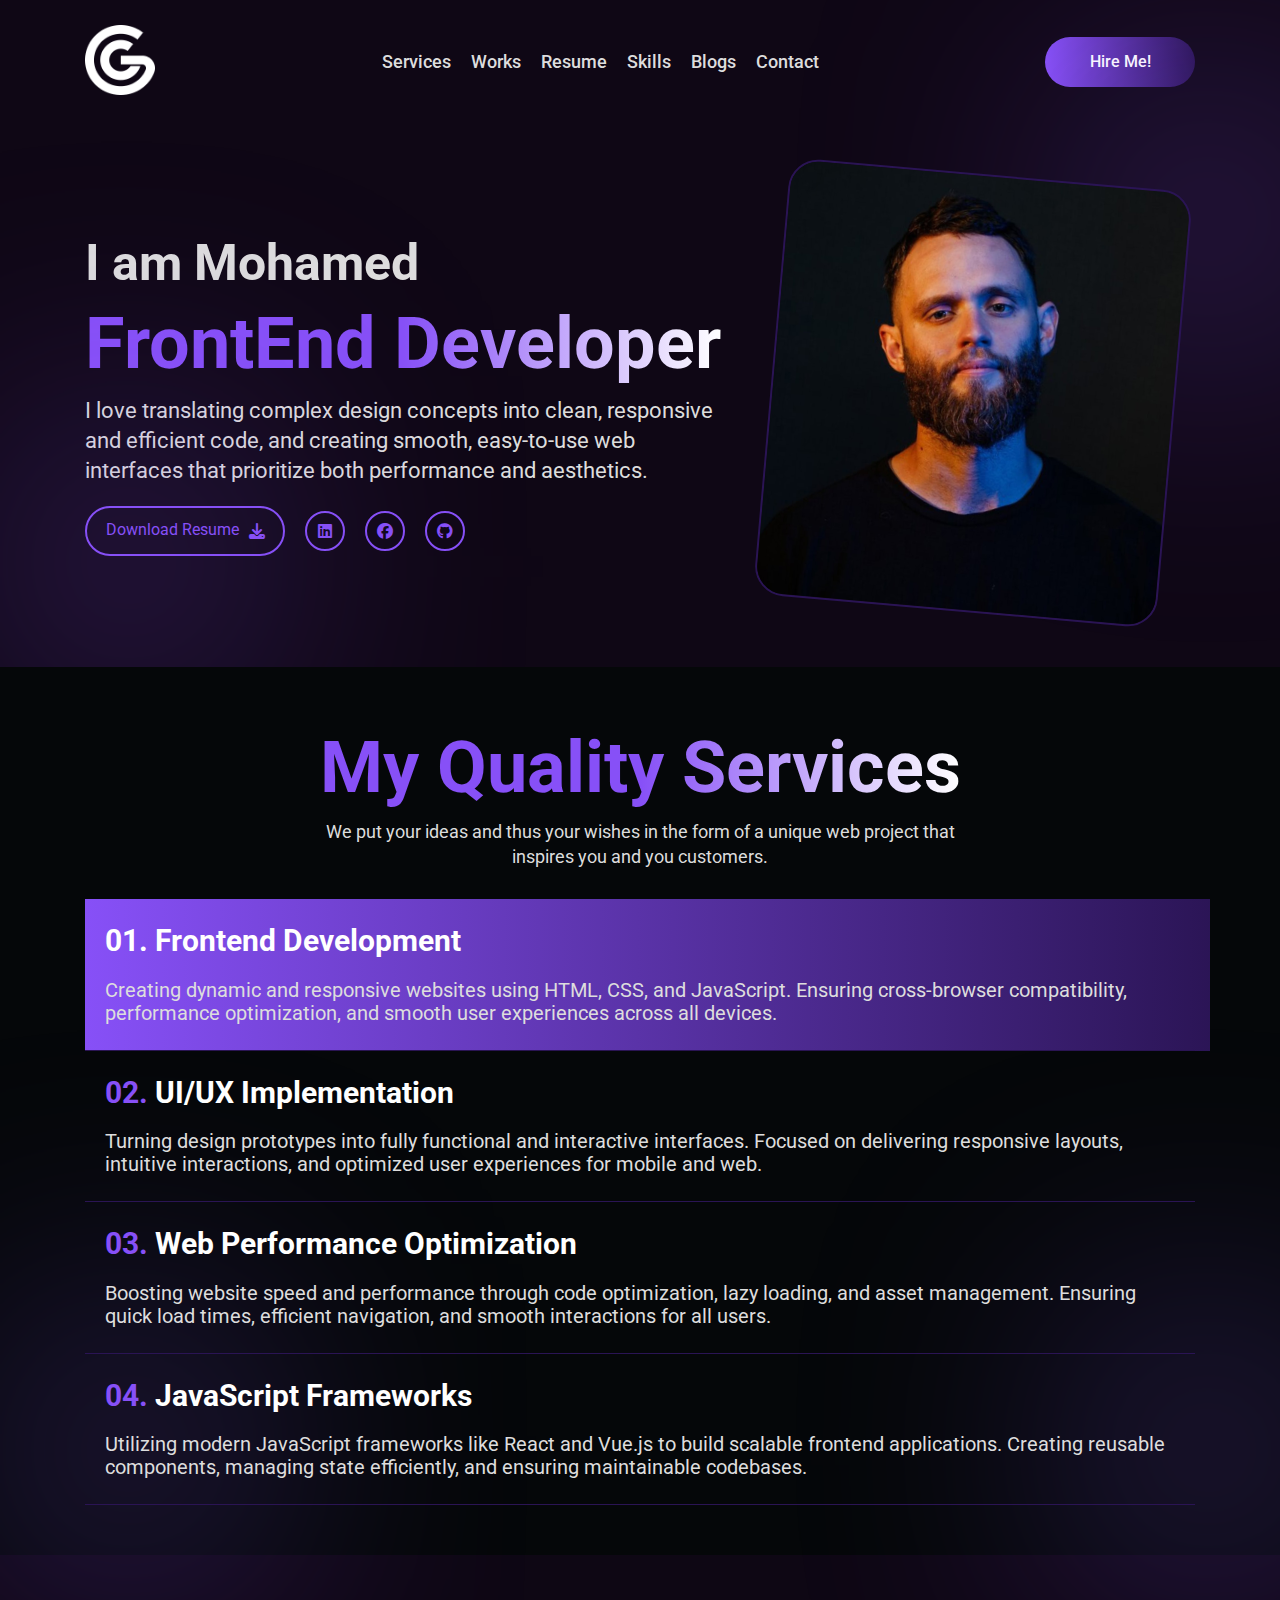
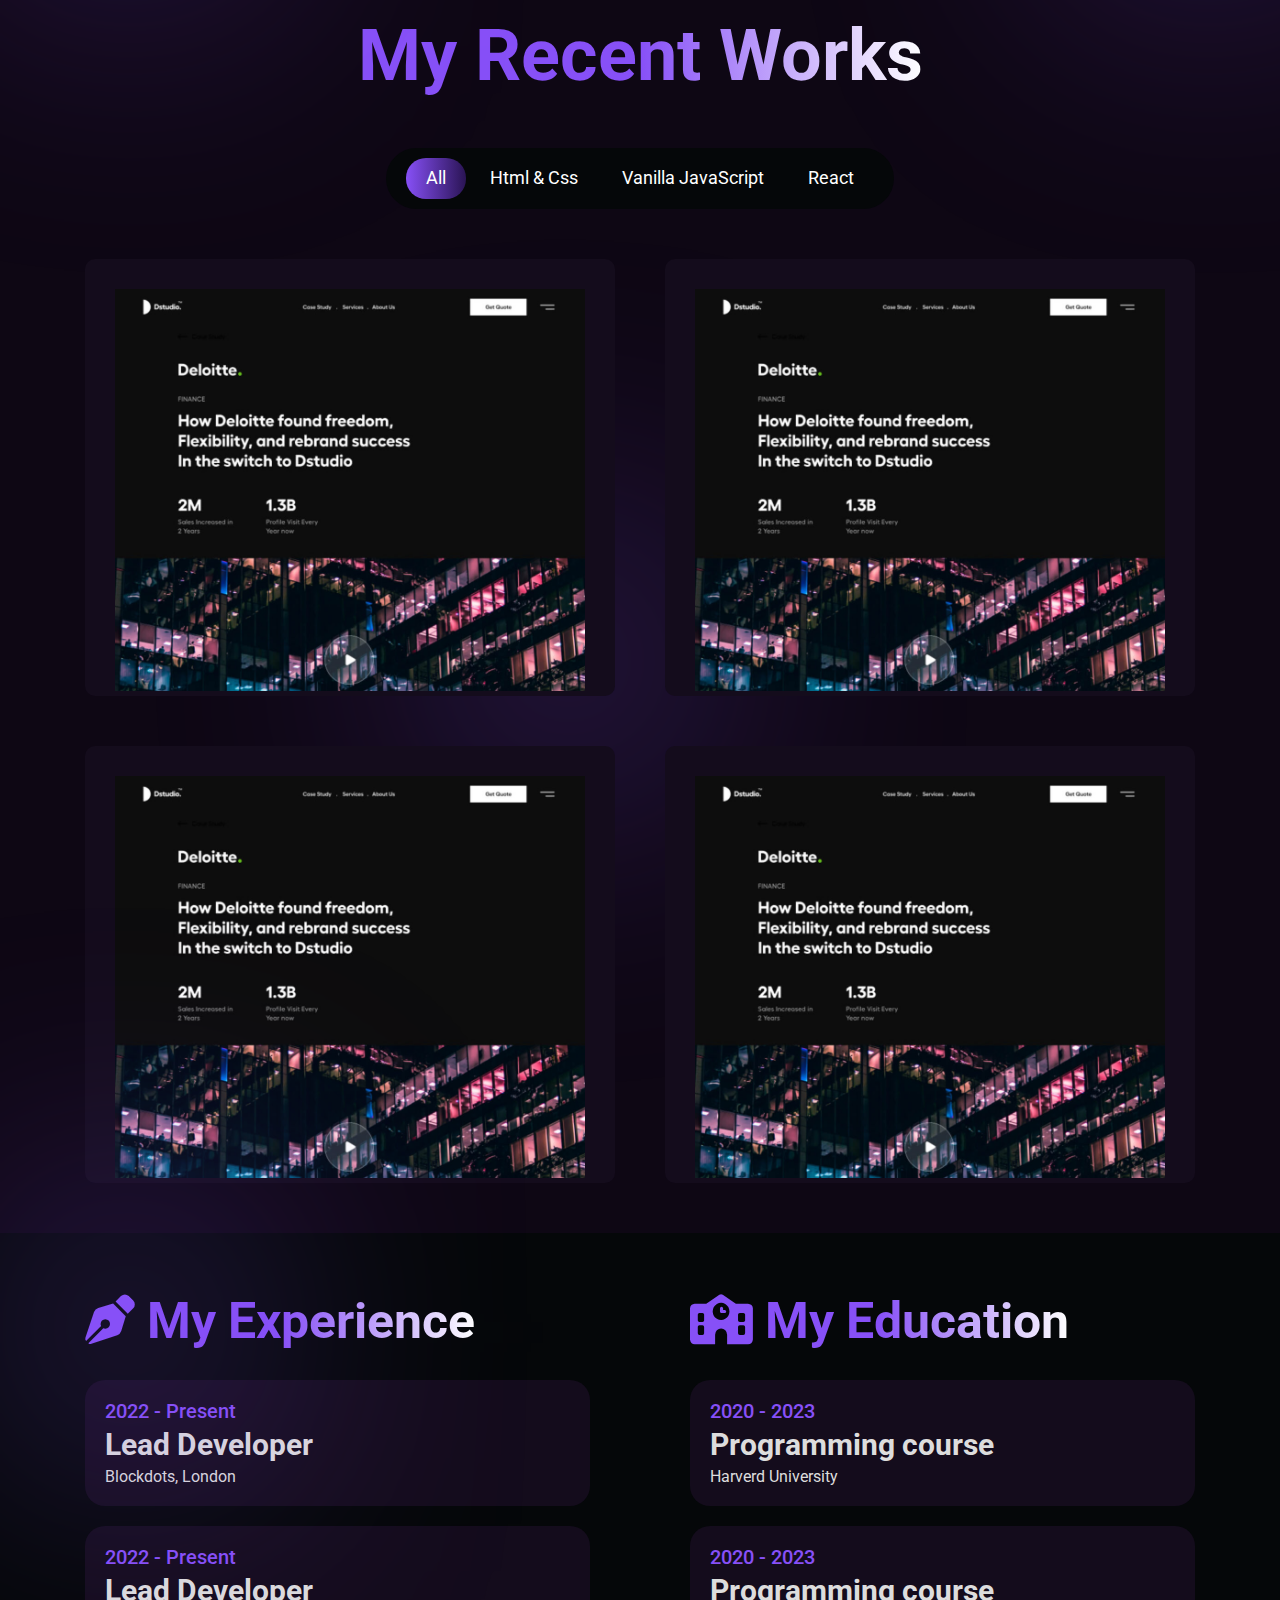
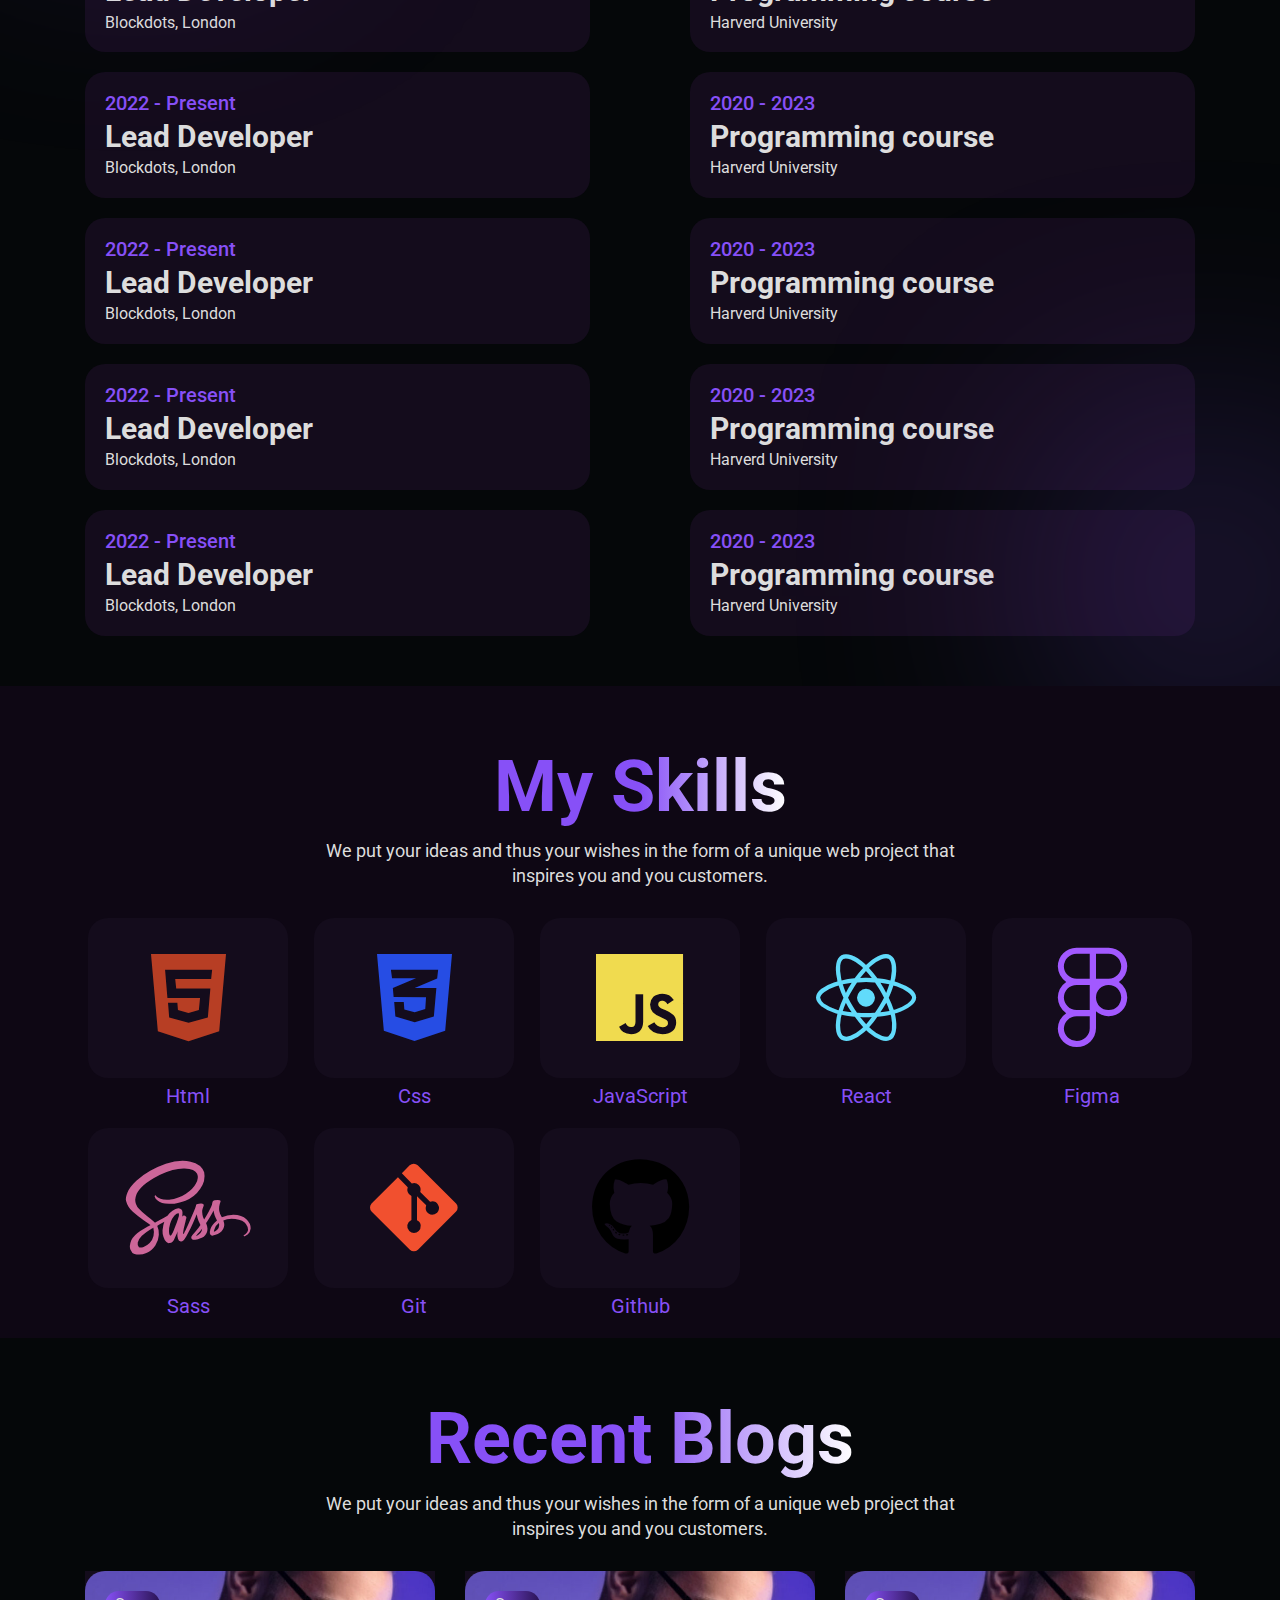
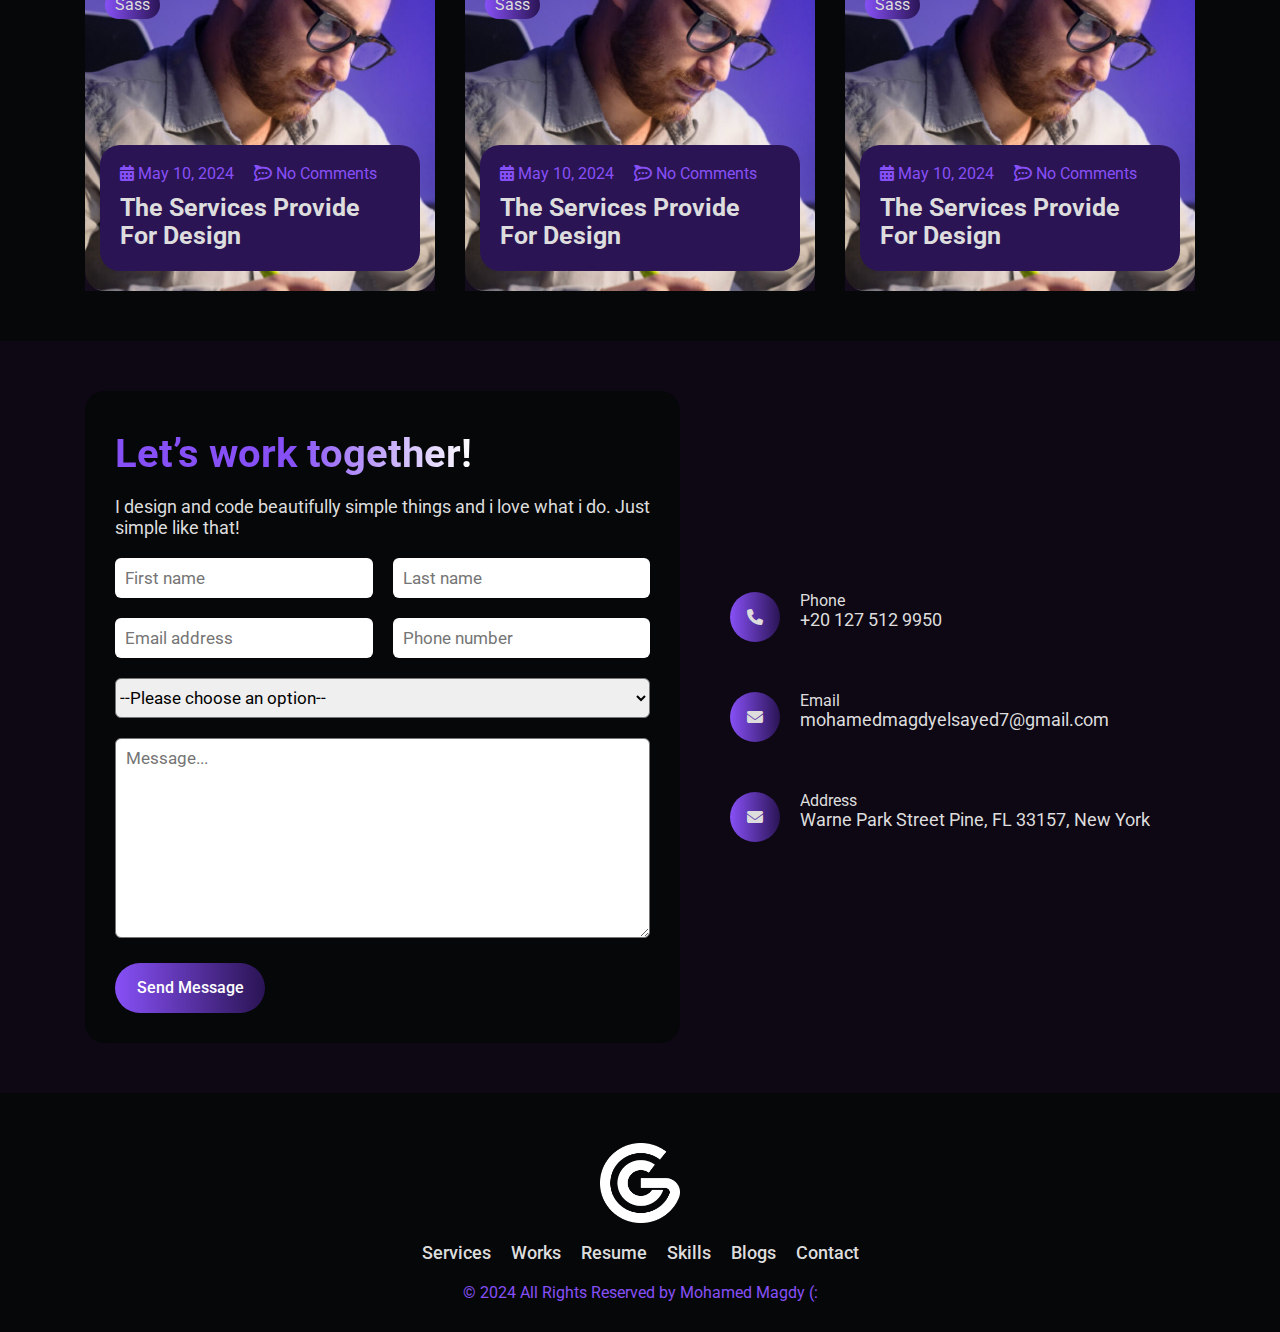
==== commit f68f624e: "create Bolgs Page And Fix Some Bugs" ====
--- a/index.html
+++ b/index.html
@@ -3,6 +3,21 @@
   <head>
     <meta charset="UTF-8" />
     <meta name="viewport" content="width=device-width, initial-scale=1.0" />
+    <!-- Meta description for search engines -->
+    <meta
+      name="description"
+      content="Welcome to the personal portfolio of Mohamed Magdy Elsayed, a passionate Frontend Developer. Explore my projects, skills, and experiences in web development."
+    />
+
+    <!-- Meta author with your name -->
+    <meta name="author" content="Mohamed Magdy Elsayed" />
+
+    <!-- Meta keywords to improve SEO -->
+    <meta
+      name="keywords"
+      content="Frontend Developer, Mohamed Magdy Elsayed, Web Developer, HTML, CSS, JavaScript, Portfolio, Frontend, محمد مجدي السيد"
+    />
+
     <link rel="stylesheet" href="styles/normailze.css" />
     <link rel="stylesheet" href="styles/all.min.css" />
     <link rel="stylesheet" href="styles/home-page.css" />
@@ -22,461 +37,451 @@
             <li><a href="#works">works</a></li>
             <li><a href="#resume">resume</a></li>
             <li><a href="#skills">skills</a></li>
-            <li><a href="#blogs">blogs</a></li>
+            <li><a href="pages/blogs.html">blogs</a></li>
             <li><a href="#contact">contact</a></li>
           </ul>
-          <a href="#" class="hire-me hire-me-mobile hide-me">hire me!</a>
+          <a
+            href="mailto:mohamedmagdyelsayed7@gmail.com"
+            class="hire-me hire-me-mobile hide-me"
+            >hire me!</a
+          >
         </nav>
         <button class="hide-me mobile-menu">
           <i class="fa-solid fa-bars"></i>
         </button>
-        <a href="#" class="hire-me df-ac">hire me!</a>
+        <a href="mailto:mohamedmagdyelsayed7@gmail.com" class="hire-me df-ac"
+          >hire me!</a
+        >
       </div>
     </header>
     <!-- End Header  -->
-    <main>
-      <!-- Start Landing Section -->
-      <section class="landing">
-        <div class="container gap-50 df f-v">
-          <div class="info">
-            <span class="clr-500">I am Mohamed</span>
-            <h1 class="main-title">FrontEnd Developer</h1>
-            <div class="personal-img hide-me personal-img-mobile">
-              <img src="assets/images/personal-img.jpg" alt="personal-img" />
-            </div>
-            <p class="clr-500">
-              I love translating complex design concepts into clean, responsive
-              and efficient code, and creating smooth, easy-to-use web
-              interfaces that prioritize both performance and aesthetics.
-            </p>
-            <div class="controls df gap-20 f-v">
+    <!-- Start Landing Section -->
+    <section class="landing">
+      <div class="container gap-50 df f-v">
+        <div class="info">
+          <span class="clr-500">I am Mohamed</span>
+          <h1 class="main-title">FrontEnd Developer</h1>
+          <div class="personal-img hide-me personal-img-mobile">
+            <img src="assets/images/personal-img.jpg" alt="personal-img" />
+          </div>
+          <p class="clr-500">
+            I love translating complex design concepts into clean, responsive
+            and efficient code, and creating smooth, easy-to-use web interfaces
+            that prioritize both performance and aesthetics.
+          </p>
+          <div class="controls df gap-20 f-v">
+            <a
+              href="assets/resume/resume-mohamed-magdy-elsayed.pdf"
+              download
+              target="_blank"
+              class="df-ac gap-10"
+              >download resume
+              <i class="fa-solid fa-download"></i>
+            </a>
+            <div class="social df gap-20">
               <a
-                href="assets/resume/resume-mohamed-magdy-elsayed.pdf"
-                download
+                href="https://www.linkedin.com/in/mohamedmagdy-dev/"
                 target="_blank"
-                class="df-ac gap-10"
-                >download resume
-                <i class="fa-solid fa-download"></i>
-              </a>
-              <div class="social df gap-20">
-                <a
-                  href="https://www.linkedin.com/in/mohamedmagdy-dev/"
-                  target="_blank"
-                  class="df-ac"
-                  ><i class="fa-brands fa-linkedin"></i
-                ></a>
-                <a
-                  href="https://web.facebook.com/profile.php?id=100076058659673"
-                  target="_blank"
-                  class="df-ac"
-                  ><i class="fa-brands fa-facebook"></i
-                ></a>
-                <a
-                  href="https://github.com/mohamedmagdy-dev"
-                  class="df-ac"
-                  target="_blank"
-                  ><i class="fa-brands fa-github"></i
-                ></a>
-              </div>
-            </div>
-          </div>
-          <div class="personal-img">
-            <img src="assets/images/personal-img.jpg" alt="personal-img" />
-          </div>
-        </div>
-      </section>
-      <!-- End Landing Section -->
-
-      <!-- Start Services Section -->
-      <section id="services" class="services">
-        <h2 class="main-title">My Quality Services</h2>
-        <p>
-          We put your ideas and thus your wishes in the form of a unique web
-          project that <br />
-          inspires you and you customers.
-        </p>
-        <div class="container">
-          <div class="service one">
-            <h3><span>01.</span> Frontend Development</h3>
-            <p>
-              Creating dynamic and responsive websites using HTML, CSS, and
-              JavaScript. Ensuring cross-browser compatibility, performance
-              optimization, and smooth user experiences across all devices.
-            </p>
-          </div>
-          <div class="service two">
-            <h3><span>02.</span> UI/UX Implementation</h3>
-            <p>
-              Turning design prototypes into fully functional and interactive
-              interfaces. Focused on delivering responsive layouts, intuitive
-              interactions, and optimized user experiences for mobile and web.
-            </p>
-          </div>
-          <div class="service three">
-            <h3><span>03.</span> Web Performance Optimization</h3>
-            <p>
-              Boosting website speed and performance through code optimization,
-              lazy loading, and asset management. Ensuring quick load times,
-              efficient navigation, and smooth interactions for all users.
-            </p>
-          </div>
-          <div class="service four">
-            <h3><span>04.</span> JavaScript Frameworks</h3>
-            <p>
-              Utilizing modern JavaScript frameworks like React and Vue.js to
-              build scalable frontend applications. Creating reusable
-              components, managing state efficiently, and ensuring maintainable
-              codebases.
-            </p>
-          </div>
-          <div class="service-slider"></div>
-        </div>
-      </section>
-      <!-- End Services Section -->
-
-      <!-- Start Works Section -->
-      <section class="works" id="works">
-        <h2 class="main-title">My Recent Works</h2>
-        <div class="container">
-          <div class="work-filter">
-            <button class="active">All</button>
-            <button class="html-css">Html & Css</button>
-            <button class="v-js">Vanilla JavaScript</button>
-            <button class="react">React</button>
-          </div>
-          <div class="projects">
-            <div class="all">
-              <img src="assets/images/portfolio-3-1024x877.jpg" alt="" />
-              <a href="#">
-                <div class="fly-info">
-                  <h3>dashboard elzero</h3>
-                  <p>The goal is there are many variations of passages .</p>
-                  <i class="fa-solid fa-arrow-right"></i>
-                </div>
-              </a>
-            </div>
-            <div class="all">
-              <img src="assets/images/portfolio-3-1024x877.jpg" alt="" />
-              <a href="#">
-                <div class="fly-info">
-                  <h3>dashboard elzero</h3>
-                  <p>
-                    The goal is there are many variations of passages of Lorem
-                    Ipsum
-                  </p>
-                  <i class="fa-solid fa-arrow-right"></i>
-                </div>
-              </a>
-            </div>
-            <div class="all">
-              <img src="assets/images/portfolio-3-1024x877.jpg" alt="" />
-              <a href="#">
-                <div class="fly-info">
-                  <h3>dashboard elzero</h3>
-                  <p>
-                    The goal is there are many variations of passages of Lorem
-                    Ipsum
-                  </p>
-                  <i class="fa-solid fa-arrow-right"></i>
-                </div>
-              </a>
-            </div>
-            <div class="all">
-              <img src="assets/images/portfolio-3-1024x877.jpg" alt="" />
-              <a href="#">
-                <div class="fly-info">
-                  <h3>dashboard elzero</h3>
-                  <p>
-                    The goal is there are many variations of passages of Lorem
-                    Ipsum
-                  </p>
-                  <i class="fa-solid fa-arrow-right"></i>
-                </div>
-              </a>
-            </div>
-          </div>
-        </div>
-      </section>
-      <!-- End Works Section -->
-
-      <!-- Start resume Section-->
-      <section class="resume" id="resume">
-        <div class="container df gap-100 f-sb">
-          <div class="experience">
-            <h2 class="main-title">
-              <i class="fa-solid fa-pen-nib"></i> My Experience
-            </h2>
-            <div class="road">
-              <div class="step">
-                <span>2022 - Present</span>
-                <h3>Lead Developer</h3>
-                <span>Blockdots, London</span>
-              </div>
-              <div class="step">
-                <span>2022 - Present</span>
-                <h3>Lead Developer</h3>
-                <span>Blockdots, London</span>
-              </div>
-              <div class="step">
-                <span>2022 - Present</span>
-                <h3>Lead Developer</h3>
-                <span>Blockdots, London</span>
-              </div>
-              <div class="step">
-                <span>2022 - Present</span>
-                <h3>Lead Developer</h3>
-                <span>Blockdots, London</span>
-              </div>
-              <div class="step">
-                <span>2022 - Present</span>
-                <h3>Lead Developer</h3>
-                <span>Blockdots, London</span>
-              </div>
-              <div class="step">
-                <span>2022 - Present</span>
-                <h3>Lead Developer</h3>
-                <span>Blockdots, London</span>
-              </div>
-            </div>
-          </div>
-          <div class="education">
-            <h2 class="main-title">
-              <i class="fa-solid fa-school"></i> My Education
-            </h2>
-            <div class="road">
-              <div class="step">
-                <span>2020 - 2023</span>
-                <h3>Programming course</h3>
-                <span>Harverd University </span>
-              </div>
-              <div class="step">
-                <span>2020 - 2023</span>
-                <h3>Programming course</h3>
-                <span>Harverd University </span>
-              </div>
-              <div class="step">
-                <span>2020 - 2023</span>
-                <h3>Programming course</h3>
-                <span>Harverd University </span>
-              </div>
-              <div class="step">
-                <span>2020 - 2023</span>
-                <h3>Programming course</h3>
-                <span>Harverd University </span>
-              </div>
-              <div class="step">
-                <span>2020 - 2023</span>
-                <h3>Programming course</h3>
-                <span>Harverd University </span>
-              </div>
-              <div class="step">
-                <span>2020 - 2023</span>
-                <h3>Programming course</h3>
-                <span>Harverd University </span>
-              </div>
-            </div>
-          </div>
-        </div>
-      </section>
-      <!-- End resume Section-->
-
-      <!-- Start Skills section -->
-      <section class="skills" id="skills">
-        <h2 class="main-title">My Skills</h2>
-        <p>
-          We put your ideas and thus your wishes in the form of a unique web
-          project that <br />
-          inspires you and you customers.
-        </p>
-        <div class="container">
-          <div class="skill">
-            <i class="fa-brands fa-html5"></i>
-            <span>Html</span>
-          </div>
-          <div class="skill">
-            <i class="fa-brands fa-css3-alt"></i>
-            <span>Css</span>
-          </div>
-          <div class="skill">
-            <i class="fa-brands fa-js"></i>
-            <span>JavaScript</span>
-          </div>
-          <div class="skill">
-            <i class="fa-brands fa-react"></i>
-            <span>React</span>
-          </div>
-          <div class="skill">
-            <i class="fa-brands fa-figma"></i>
-            <span>Figma</span>
-          </div>
-          <div class="skill">
-            <i class="fa-brands fa-sass"></i>
-            <span>Sass</span>
-          </div>
-          <div class="skill">
-            <i class="fa-brands fa-git-alt"></i>
-            <span>Git</span>
-          </div>
-          <div class="skill">
-            <i class="fa-brands fa-github"></i>
-            <span>Github</span>
-          </div>
-        </div>
-      </section>
-      <!-- End Skills section -->
-
-      <!-- Start Blogs Section -->
-      <section class="blogs" id="blogs">
-        <h2 class="main-title">Recent Blogs</h2>
-        <p>
-          We put your ideas and thus your wishes in the form of a unique web
-          project that <br />
-          inspires you and you customers.
-        </p>
-        <div class="container">
-          <div class="blog">
+                class="df-ac"
+                ><i class="fa-brands fa-linkedin"></i
+              ></a>
+              <a
+                href="https://web.facebook.com/profile.php?id=100076058659673"
+                target="_blank"
+                class="df-ac"
+                ><i class="fa-brands fa-facebook"></i
+              ></a>
+              <a
+                href="https://github.com/mohamedmagdy-dev"
+                class="df-ac"
+                target="_blank"
+                ><i class="fa-brands fa-github"></i
+              ></a>
+            </div>
+          </div>
+        </div>
+        <div class="personal-img">
+          <img src="assets/images/personal-img.jpg" alt="personal-img" />
+        </div>
+      </div>
+    </section>
+    <!-- End Landing Section -->
+
+    <!-- Start Services Section -->
+    <section id="services" class="services">
+      <h2 class="main-title">My Quality Services</h2>
+      <p>
+        We put your ideas and thus your wishes in the form of a unique web
+        project that <br />
+        inspires you and you customers.
+      </p>
+      <div class="container">
+        <div class="service one">
+          <h3><span>01.</span> Frontend Development</h3>
+          <p>
+            Creating dynamic and responsive websites using HTML, CSS, and
+            JavaScript. Ensuring cross-browser compatibility, performance
+            optimization, and smooth user experiences across all devices.
+          </p>
+        </div>
+        <div class="service two">
+          <h3><span>02.</span> UI/UX Implementation</h3>
+          <p>
+            Turning design prototypes into fully functional and interactive
+            interfaces. Focused on delivering responsive layouts, intuitive
+            interactions, and optimized user experiences for mobile and web.
+          </p>
+        </div>
+        <div class="service three">
+          <h3><span>03.</span> Web Performance Optimization</h3>
+          <p>
+            Boosting website speed and performance through code optimization,
+            lazy loading, and asset management. Ensuring quick load times,
+            efficient navigation, and smooth interactions for all users.
+          </p>
+        </div>
+        <div class="service four">
+          <h3><span>04.</span> JavaScript Frameworks</h3>
+          <p>
+            Utilizing modern JavaScript frameworks like React and Vue.js to
+            build scalable frontend applications. Creating reusable components,
+            managing state efficiently, and ensuring maintainable codebases.
+          </p>
+        </div>
+        <div class="service-slider"></div>
+      </div>
+    </section>
+    <!-- End Services Section -->
+
+    <!-- Start Works Section -->
+    <section class="works" id="works">
+      <h2 class="main-title">My Recent Works</h2>
+      <div class="container">
+        <div class="work-filter">
+          <button class="active">All</button>
+          <button class="html-css">Html & Css</button>
+          <button class="v-js">Vanilla JavaScript</button>
+          <button class="react">React</button>
+        </div>
+        <div class="projects">
+          <div class="all">
+            <img src="assets/images/portfolio-3-1024x877.jpg" alt="" />
             <a href="#">
-              <img src="assets/images/blog-4-1536x597.jpg" alt="blog1" />
-              <span class="category">sass</span>
-              <div class="blog-info">
-                <div class="df gap-20">
-                  <span
-                    ><i class="fa-solid fa-calendar-days"></i> May 10,
-                    2024</span
-                  >
-                  <span
-                    ><i class="fa-brands fa-rocketchat"></i> No Comments</span
-                  >
-                </div>
-                <h3>The services provide for design</h3>
+              <div class="fly-info">
+                <h3>dashboard elzero</h3>
+                <p>The goal is there are many variations of passages .</p>
+                <i class="fa-solid fa-arrow-right"></i>
               </div>
             </a>
           </div>
-          <div class="blog">
+          <div class="all">
+            <img src="assets/images/portfolio-3-1024x877.jpg" alt="" />
             <a href="#">
-              <img src="assets/images/blog-4-1536x597.jpg" alt="blog1" />
-              <span class="category">sass</span>
-              <div class="blog-info">
-                <div class="df gap-20">
-                  <span
-                    ><i class="fa-solid fa-calendar-days"></i> May 10,
-                    2024</span
-                  >
-                  <span
-                    ><i class="fa-brands fa-rocketchat"></i> No Comments</span
-                  >
-                </div>
-                <h3>The services provide for design</h3>
+              <div class="fly-info">
+                <h3>dashboard elzero</h3>
+                <p>
+                  The goal is there are many variations of passages of Lorem
+                  Ipsum
+                </p>
+                <i class="fa-solid fa-arrow-right"></i>
               </div>
             </a>
           </div>
-          <div class="blog">
+          <div class="all">
+            <img src="assets/images/portfolio-3-1024x877.jpg" alt="" />
             <a href="#">
-              <img src="assets/images/blog-4-1536x597.jpg" alt="blog1" />
-              <span class="category">sass</span>
-              <div class="blog-info">
-                <div class="df gap-20">
-                  <span
-                    ><i class="fa-solid fa-calendar-days"></i> May 10,
-                    2024</span
-                  >
-                  <span
-                    ><i class="fa-brands fa-rocketchat"></i> No Comments</span
-                  >
-                </div>
-                <h3>The services provide for design</h3>
+              <div class="fly-info">
+                <h3>dashboard elzero</h3>
+                <p>
+                  The goal is there are many variations of passages of Lorem
+                  Ipsum
+                </p>
+                <i class="fa-solid fa-arrow-right"></i>
               </div>
             </a>
           </div>
-        </div>
-      </section>
-      <!-- End Blogs Section -->
-
-      <!-- Start Contact Section -->
-      <section class="contact">
-        <div class="container df gap-50 f-v">
-          <form action="">
-            <h2 class="main-title">Let’s work together!</h2>
-            <p>
-              I design and code beautifully simple things and i love what i do.
-              Just <br />
-              simple like that!
-            </p>
-            <div class="row df gap-20">
-              <input type="text" name="first-name" placeholder="First name" />
-              <input type="text" name="last-name" placeholder="Last name" />
-            </div>
-            <div class="row df gap-20">
-              <input
-                type="text"
-                name="email-address"
-                placeholder="Email address"
-              />
-              <input
-                type="text"
-                name="phone-number"
-                placeholder="Phone number"
-              />
-            </div>
-            <div class="row">
-              <select name="work-type">
-                <option value="unselect">--Please choose an option--</option>
-                <option value="website">Website</option>
-                <option value="modify-site">Modify Site</option>
-                <option value="add-feature">Add Feature</option>
-              </select>
-            </div>
-            <div class="row">
-              <textarea name="message" placeholder="Message..."></textarea>
-            </div>
-            <input type="submit" value="Send Message" />
-          </form>
-          <div class="side-info">
-            <div class="row df gap-20">
-              <i class="fa-solid fa-phone df-ac"></i>
-              <div class="info">
-                <span>Phone</span> <br />
-                <span>+20 127 512 9950</span>
-              </div>
-            </div>
-            <div class="row df gap-20">
-              <i class="fa-solid fa-envelope df-ac"></i>
-              <div class="info">
-                <span>Email</span> <br />
-                <span>mohamedmagdyelsayed7@gmail.com </span>
-              </div>
-            </div>
-            <div class="row df gap-20">
-              <i class="fa-solid fa-envelope df-ac"></i>
-              <div class="info">
-                <span>Address</span> <br />
-                <span>Warne Park Street Pine, FL 33157, New York</span>
-              </div>
-            </div>
-          </div>
-        </div>
-      </section>
-      <!-- End Contact Section -->
-
-      <!-- Start Footer -->
-      <footer>
-        <div class="container df f-v gap-20">
-          <img src="assets/images/logo.png" alt="logo.png" />
-          <nav>
-            <ul class="df gap-20 f-h">
-              <li><a href="#services">services</a></li>
-              <li><a href="#works">works</a></li>
-              <li><a href="#resume">resume</a></li>
-              <li><a href="#skills">skills</a></li>
-              <li><a href="#blogs">blogs</a></li>
-              <li><a href="#contact">contact</a></li>
-            </ul>
-          </nav>
-          <p>© 2024 All Rights Reserved by Mohamed Magdy (:</p>
-        </div>
-      </footer>
-      <!-- End Footer -->
-    </main>
+          <div class="all">
+            <img src="assets/images/portfolio-3-1024x877.jpg" alt="" />
+            <a href="#">
+              <div class="fly-info">
+                <h3>dashboard elzero</h3>
+                <p>
+                  The goal is there are many variations of passages of Lorem
+                  Ipsum
+                </p>
+                <i class="fa-solid fa-arrow-right"></i>
+              </div>
+            </a>
+          </div>
+        </div>
+      </div>
+    </section>
+    <!-- End Works Section -->
+
+    <!-- Start resume Section-->
+    <section class="resume" id="resume">
+      <div class="container df gap-100 f-sb">
+        <div class="experience">
+          <h2 class="main-title">
+            <i class="fa-solid fa-pen-nib"></i> My Experience
+          </h2>
+          <div class="road">
+            <div class="step">
+              <span>2022 - Present</span>
+              <h3>Lead Developer</h3>
+              <span>Blockdots, London</span>
+            </div>
+            <div class="step">
+              <span>2022 - Present</span>
+              <h3>Lead Developer</h3>
+              <span>Blockdots, London</span>
+            </div>
+            <div class="step">
+              <span>2022 - Present</span>
+              <h3>Lead Developer</h3>
+              <span>Blockdots, London</span>
+            </div>
+            <div class="step">
+              <span>2022 - Present</span>
+              <h3>Lead Developer</h3>
+              <span>Blockdots, London</span>
+            </div>
+            <div class="step">
+              <span>2022 - Present</span>
+              <h3>Lead Developer</h3>
+              <span>Blockdots, London</span>
+            </div>
+            <div class="step">
+              <span>2022 - Present</span>
+              <h3>Lead Developer</h3>
+              <span>Blockdots, London</span>
+            </div>
+          </div>
+        </div>
+        <div class="education">
+          <h2 class="main-title">
+            <i class="fa-solid fa-school"></i> My Education
+          </h2>
+          <div class="road">
+            <div class="step">
+              <span>2020 - 2023</span>
+              <h3>Programming course</h3>
+              <span>Harverd University </span>
+            </div>
+            <div class="step">
+              <span>2020 - 2023</span>
+              <h3>Programming course</h3>
+              <span>Harverd University </span>
+            </div>
+            <div class="step">
+              <span>2020 - 2023</span>
+              <h3>Programming course</h3>
+              <span>Harverd University </span>
+            </div>
+            <div class="step">
+              <span>2020 - 2023</span>
+              <h3>Programming course</h3>
+              <span>Harverd University </span>
+            </div>
+            <div class="step">
+              <span>2020 - 2023</span>
+              <h3>Programming course</h3>
+              <span>Harverd University </span>
+            </div>
+            <div class="step">
+              <span>2020 - 2023</span>
+              <h3>Programming course</h3>
+              <span>Harverd University </span>
+            </div>
+          </div>
+        </div>
+      </div>
+    </section>
+    <!-- End resume Section-->
+
+    <!-- Start Skills section -->
+    <section class="skills" id="skills">
+      <h2 class="main-title">My Skills</h2>
+      <p>
+        We put your ideas and thus your wishes in the form of a unique web
+        project that <br />
+        inspires you and you customers.
+      </p>
+      <div class="container">
+        <div class="skill">
+          <i class="fa-brands fa-html5"></i>
+          <span>Html</span>
+        </div>
+        <div class="skill">
+          <i class="fa-brands fa-css3-alt"></i>
+          <span>Css</span>
+        </div>
+        <div class="skill">
+          <i class="fa-brands fa-js"></i>
+          <span>JavaScript</span>
+        </div>
+        <div class="skill">
+          <i class="fa-brands fa-react"></i>
+          <span>React</span>
+        </div>
+        <div class="skill">
+          <i class="fa-brands fa-figma"></i>
+          <span>Figma</span>
+        </div>
+        <div class="skill">
+          <i class="fa-brands fa-sass"></i>
+          <span>Sass</span>
+        </div>
+        <div class="skill">
+          <i class="fa-brands fa-git-alt"></i>
+          <span>Git</span>
+        </div>
+        <div class="skill">
+          <i class="fa-brands fa-github"></i>
+          <span>Github</span>
+        </div>
+      </div>
+    </section>
+    <!-- End Skills section -->
+
+    <!-- Start Blogs Section -->
+    <section class="blogs">
+      <h2 class="main-title">Recent Blogs</h2>
+      <p>
+        We put your ideas and thus your wishes in the form of a unique web
+        project that <br />
+        inspires you and you customers.
+      </p>
+      <div class="container">
+        <div class="blog">
+          <a href="#">
+            <img src="assets/images/blog-4-1536x597.jpg" alt="blog1" />
+            <span class="category">sass</span>
+            <div class="blog-info">
+              <div class="df gap-20">
+                <span
+                  ><i class="fa-solid fa-calendar-days"></i> May 10, 2024</span
+                >
+                <span><i class="fa-brands fa-rocketchat"></i> No Comments</span>
+              </div>
+              <h3>The services provide for design</h3>
+            </div>
+          </a>
+        </div>
+        <div class="blog">
+          <a href="#">
+            <img src="assets/images/blog-4-1536x597.jpg" alt="blog1" />
+            <span class="category">sass</span>
+            <div class="blog-info">
+              <div class="df gap-20">
+                <span
+                  ><i class="fa-solid fa-calendar-days"></i> May 10, 2024</span
+                >
+                <span><i class="fa-brands fa-rocketchat"></i> No Comments</span>
+              </div>
+              <h3>The services provide for design</h3>
+            </div>
+          </a>
+        </div>
+        <div class="blog">
+          <a href="#">
+            <img src="assets/images/blog-4-1536x597.jpg" alt="blog1" />
+            <span class="category">sass</span>
+            <div class="blog-info">
+              <div class="df gap-20">
+                <span
+                  ><i class="fa-solid fa-calendar-days"></i> May 10, 2024</span
+                >
+                <span><i class="fa-brands fa-rocketchat"></i> No Comments</span>
+              </div>
+              <h3>The services provide for design</h3>
+            </div>
+          </a>
+        </div>
+      </div>
+    </section>
+    <!-- End Blogs Section -->
+
+    <!-- Start Contact Section -->
+    <section class="contact">
+      <div class="container df gap-50 f-v">
+        <form action="">
+          <h2 class="main-title">Let’s work together!</h2>
+          <p>
+            I design and code beautifully simple things and i love what i do.
+            Just <br />
+            simple like that!
+          </p>
+          <div class="row df gap-20">
+            <input type="text" name="first-name" placeholder="First name" />
+            <input type="text" name="last-name" placeholder="Last name" />
+          </div>
+          <div class="row df gap-20">
+            <input
+              type="text"
+              name="email-address"
+              placeholder="Email address"
+            />
+            <input type="text" name="phone-number" placeholder="Phone number" />
+          </div>
+          <div class="row">
+            <select name="work-type">
+              <option value="unselect">--Please choose an option--</option>
+              <option value="website">Website</option>
+              <option value="modify-site">Modify Site</option>
+              <option value="add-feature">Add Feature</option>
+            </select>
+          </div>
+          <div class="row">
+            <textarea name="message" placeholder="Message..."></textarea>
+          </div>
+          <input type="submit" value="Send Message" />
+        </form>
+        <div class="side-info">
+          <div class="row df gap-20">
+            <i class="fa-solid fa-phone df-ac"></i>
+            <div class="info">
+              <span>Phone</span> <br />
+              <span>+20 127 512 9950</span>
+            </div>
+          </div>
+          <div class="row df gap-20">
+            <i class="fa-solid fa-envelope df-ac"></i>
+            <div class="info">
+              <span>Email</span> <br />
+              <span>mohamedmagdyelsayed7@gmail.com </span>
+            </div>
+          </div>
+          <div class="row df gap-20">
+            <i class="fa-solid fa-envelope df-ac"></i>
+            <div class="info">
+              <span>Address</span> <br />
+              <span>Warne Park Street Pine, FL 33157, New York</span>
+            </div>
+          </div>
+        </div>
+      </div>
+    </section>
+    <!-- End Contact Section -->
+
+    <!-- Start Footer -->
+    <footer>
+      <div class="container df f-v gap-20">
+        <img src="assets/images/logo.png" alt="logo.png" />
+        <nav>
+          <ul class="df gap-20 f-h">
+            <li><a href="#services">services</a></li>
+            <li><a href="#works">works</a></li>
+            <li><a href="#resume">resume</a></li>
+            <li><a href="#skills">skills</a></li>
+            <li><a href="pages/blogs.html">blogs</a></li>
+            <li><a href="#contact">contact</a></li>
+          </ul>
+        </nav>
+        <p>© 2024 All Rights Reserved by Mohamed Magdy (:</p>
+      </div>
+    </footer>
+    <!-- End Footer -->
 
     <script src="scripts/global.js"></script>
   </body>
--- a/styles/home-page.css
+++ b/styles/home-page.css
@@ -1,99 +1,3 @@
-/* Start Header */
-header {
-  background-color: var(--clr-800);
-}
-
-header .container {
-  position: relative;
-  padding-block: 25px;
-}
-
-header img {
-  width: 70px;
-}
-
-header ul a {
-  position: relative;
-  color: var(--clr-500);
-  font-weight: 500;
-  font-size: 18px;
-}
-
-header ul a::before {
-  content: "";
-  position: absolute;
-  width: 0%;
-  height: 3px;
-  left: 0;
-  bottom: -3px;
-  background-color: var(--clr-600);
-  transition: var(--main-duration);
-}
-
-header ul a:hover::before {
-  width: 100%;
-}
-
-header .hire-me {
-  background-image: var(--main-gradient);
-  width: 150px;
-  height: 50px;
-  border-radius: 30px;
-  color: white;
-  font-weight: 500;
-}
-
-@media (max-width: 991px) {
-  header nav {
-    display: none;
-    position: absolute;
-    width: calc(100% - 30px);
-    right: 15px;
-    top: calc(100% - 15px);
-    z-index: 3;
-    /* background-color: var(--clr-600); */
-    padding: 20px;
-    border: 2px solid var(--clr-600);
-    background: black;
-  }
-
-  header nav ul {
-    flex-direction: column;
-    gap: 30px !important;
-    margin-bottom: 30px;
-  }
-
-  header nav ul li {
-    padding: 5px;
-    border: 2px solid var(--clr-600);
-  }
-
-  header .hire-me {
-    display: none;
-  }
-
-  header .hire-me-mobile {
-    display: flex;
-    justify-content: center;
-    align-items: center;
-    margin-inline: auto;
-  }
-
-  header .mobile-menu {
-    display: flex;
-    justify-content: center;
-    align-items: center;
-    width: 40px;
-    height: 40px;
-    border: 2px solid var(--clr-600);
-    background-color: transparent;
-    color: var(--clr-600);
-    font-size: 25px;
-    cursor: pointer;
-  }
-}
-
-/* End Header */
 
 /* Start Landing Section */
 .landing {
@@ -265,7 +169,7 @@
 
 .services .service-slider {
   position: absolute;
-  top: -25%;
+  top: 0%;
   width: 100%;
   height: 25%;
   background-image: var(--main-gradient);
@@ -307,6 +211,10 @@
 .services .service h3 span {
   color: var(--clr-600);
   transition: 0.5s;
+}
+
+.services .service.one h3 span {
+  color: white;
 }
 
 .services .service:hover h3 span {
@@ -794,48 +702,4 @@
 
 /* End Contact Section */
 
-/* Start footer */
-footer {
-  padding-block: 50px 30px;
-  background-color: var(--clr-750);
-}
-
-footer .container {
-  flex-direction: column;
-  color: var(--clr-600);
-}
-
-footer img {
-  width: 80px;
-}
-
-footer ul {
-  flex-wrap: wrap;
-}
-
-footer ul a {
-  position: relative;
-  color: var(--clr-500);
-  font-weight: 500;
-  font-size: 18px;
-}
-
-footer ul a::before {
-  content: "";
-  position: absolute;
-  width: 0%;
-  height: 3px;
-  left: 0;
-  bottom: -3px;
-  background-color: var(--clr-600);
-  transition: var(--main-duration);
-}
-
-footer ul a:hover::before {
-  width: 100%;
-}
-
-footer p {
-  text-align: center;
-}
-/* End footer */
+
--- a/styles/global.css
+++ b/styles/global.css
@@ -86,7 +86,6 @@
   padding-inline: 15px;
 }
 
-
 .container {
   padding-inline: 15px;
   margin-inline: auto;
@@ -162,7 +161,7 @@
 }
 
 .hide-me {
-  display: none;
+  display: none ;
 }
 
 .show-me {
@@ -213,4 +212,147 @@
 
 .gap-100 {
   gap: 100px;
-}+}
+
+/* Start Header */
+header {
+  background-color: var(--clr-800);
+}
+
+header .container {
+  position: relative;
+  padding-block: 25px;
+}
+
+header img {
+  width: 70px;
+}
+
+header ul a {
+  position: relative;
+  color: var(--clr-500);
+  font-weight: 500;
+  font-size: 18px;
+}
+
+header ul a::before {
+  content: "";
+  position: absolute;
+  width: 0%;
+  height: 3px;
+  left: 0;
+  bottom: -3px;
+  background-color: var(--clr-600);
+  transition: var(--main-duration);
+}
+
+header ul a:hover::before {
+  width: 100%;
+}
+
+header .hire-me {
+  background-image: var(--main-gradient);
+  width: 150px;
+  height: 50px;
+  border-radius: 30px;
+  color: white;
+  font-weight: 500;
+}
+
+@media (max-width: 991px) {
+  header nav {
+    display: none;
+    position: absolute;
+    width: calc(100% - 30px);
+    right: 15px;
+    top: calc(100% - 15px);
+    z-index: 10;
+    /* background-color: var(--clr-600); */
+    padding: 20px;
+    border: 2px solid var(--clr-600);
+    background: black;
+  }
+
+  header nav ul {
+    flex-direction: column;
+    gap: 30px !important;
+    margin-bottom: 30px;
+  }
+
+  header nav ul li {
+    padding: 5px;
+    border: 2px solid var(--clr-600);
+  }
+
+  header .hire-me {
+    display: none;
+  }
+
+  header .hire-me-mobile {
+    display: flex;
+    justify-content: center;
+    align-items: center;
+    margin-inline: auto;
+  }
+
+  header .mobile-menu {
+    display: flex;
+    justify-content: center;
+    align-items: center;
+    width: 40px;
+    height: 40px;
+    border: 2px solid var(--clr-600);
+    background-color: transparent;
+    color: var(--clr-600);
+    font-size: 25px;
+    cursor: pointer;
+  }
+}
+
+/* End Header */
+
+/* Start footer */
+footer {
+  padding-block: 50px 30px;
+  background-color: var(--clr-750);
+}
+
+footer .container {
+  flex-direction: column;
+  color: var(--clr-600);
+}
+
+footer img {
+  width: 80px;
+}
+
+footer ul {
+  flex-wrap: wrap;
+}
+
+footer ul a {
+  position: relative;
+  color: var(--clr-500);
+  font-weight: 500;
+  font-size: 18px;
+}
+
+footer ul a::before {
+  content: "";
+  position: absolute;
+  width: 0%;
+  height: 3px;
+  left: 0;
+  bottom: -3px;
+  background-color: var(--clr-600);
+  transition: var(--main-duration);
+}
+
+footer ul a:hover::before {
+  width: 100%;
+}
+
+footer p {
+  text-align: center;
+}
+/* End footer */
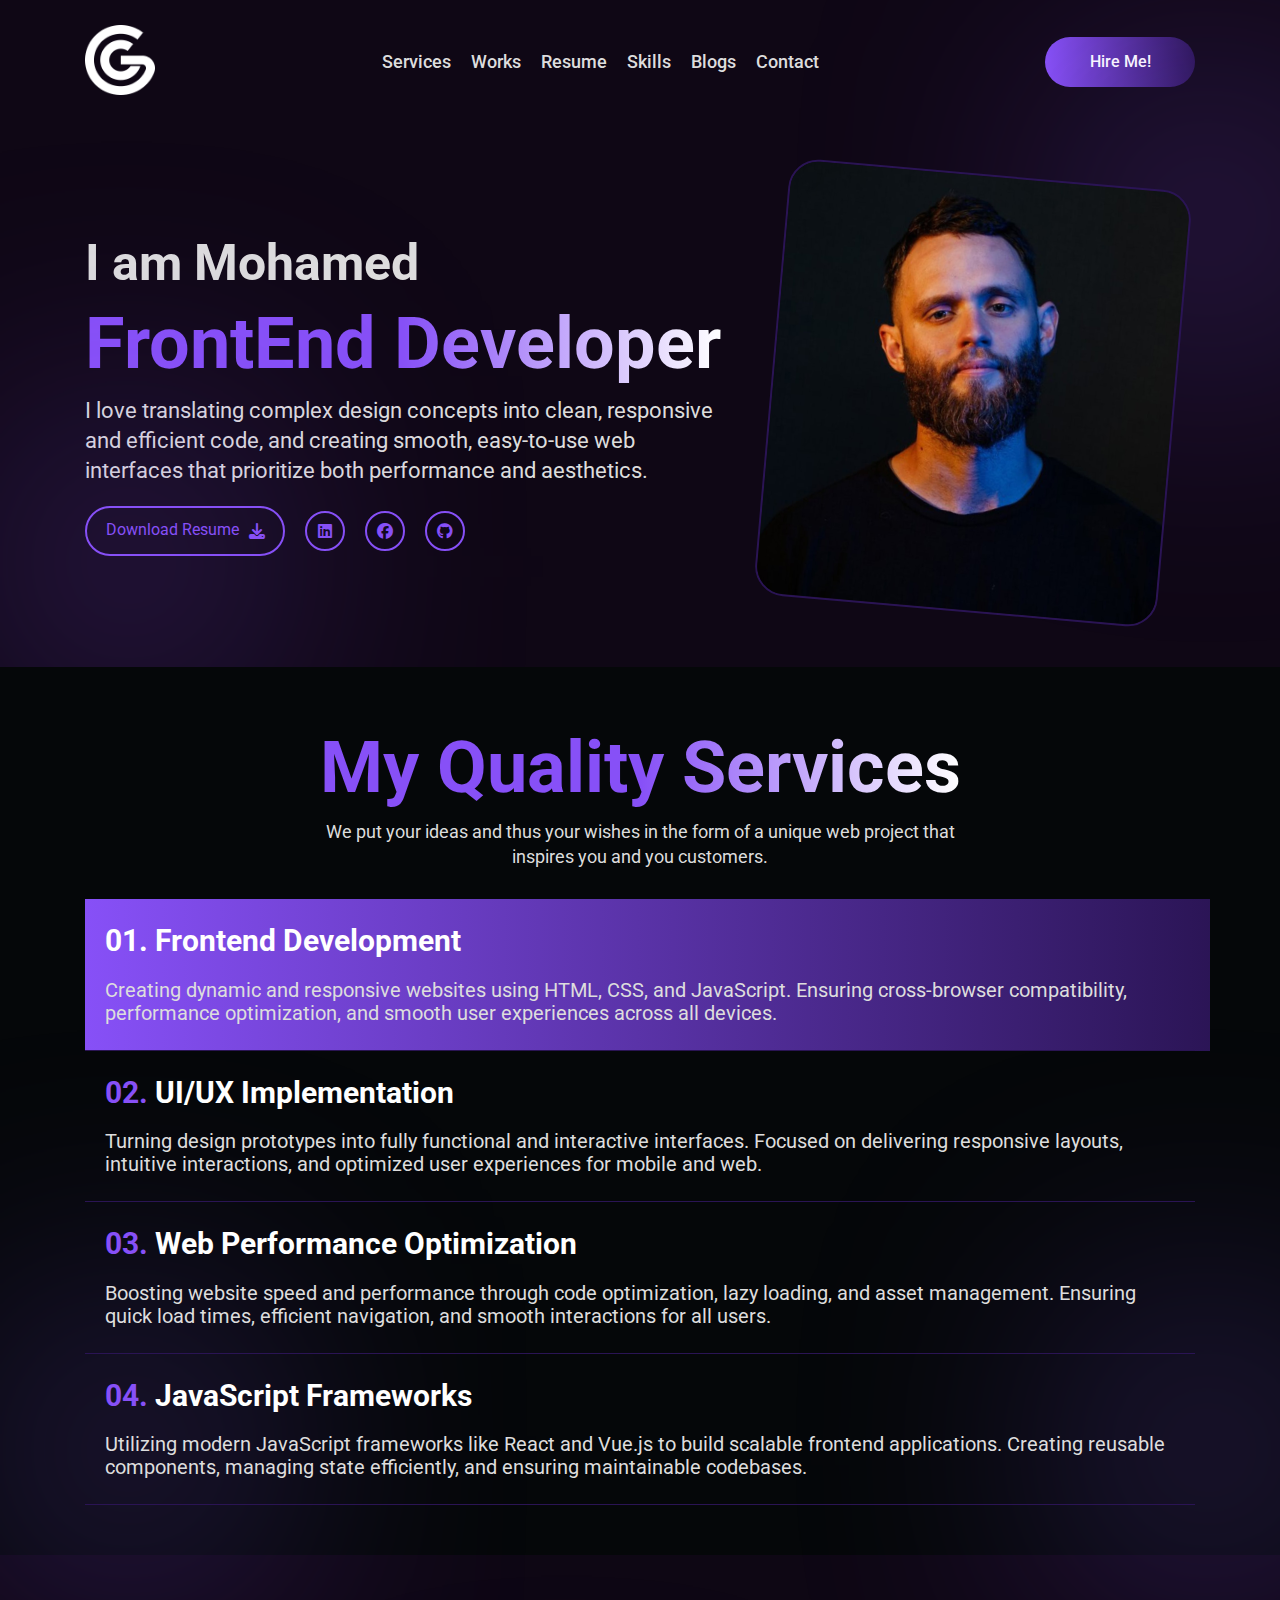
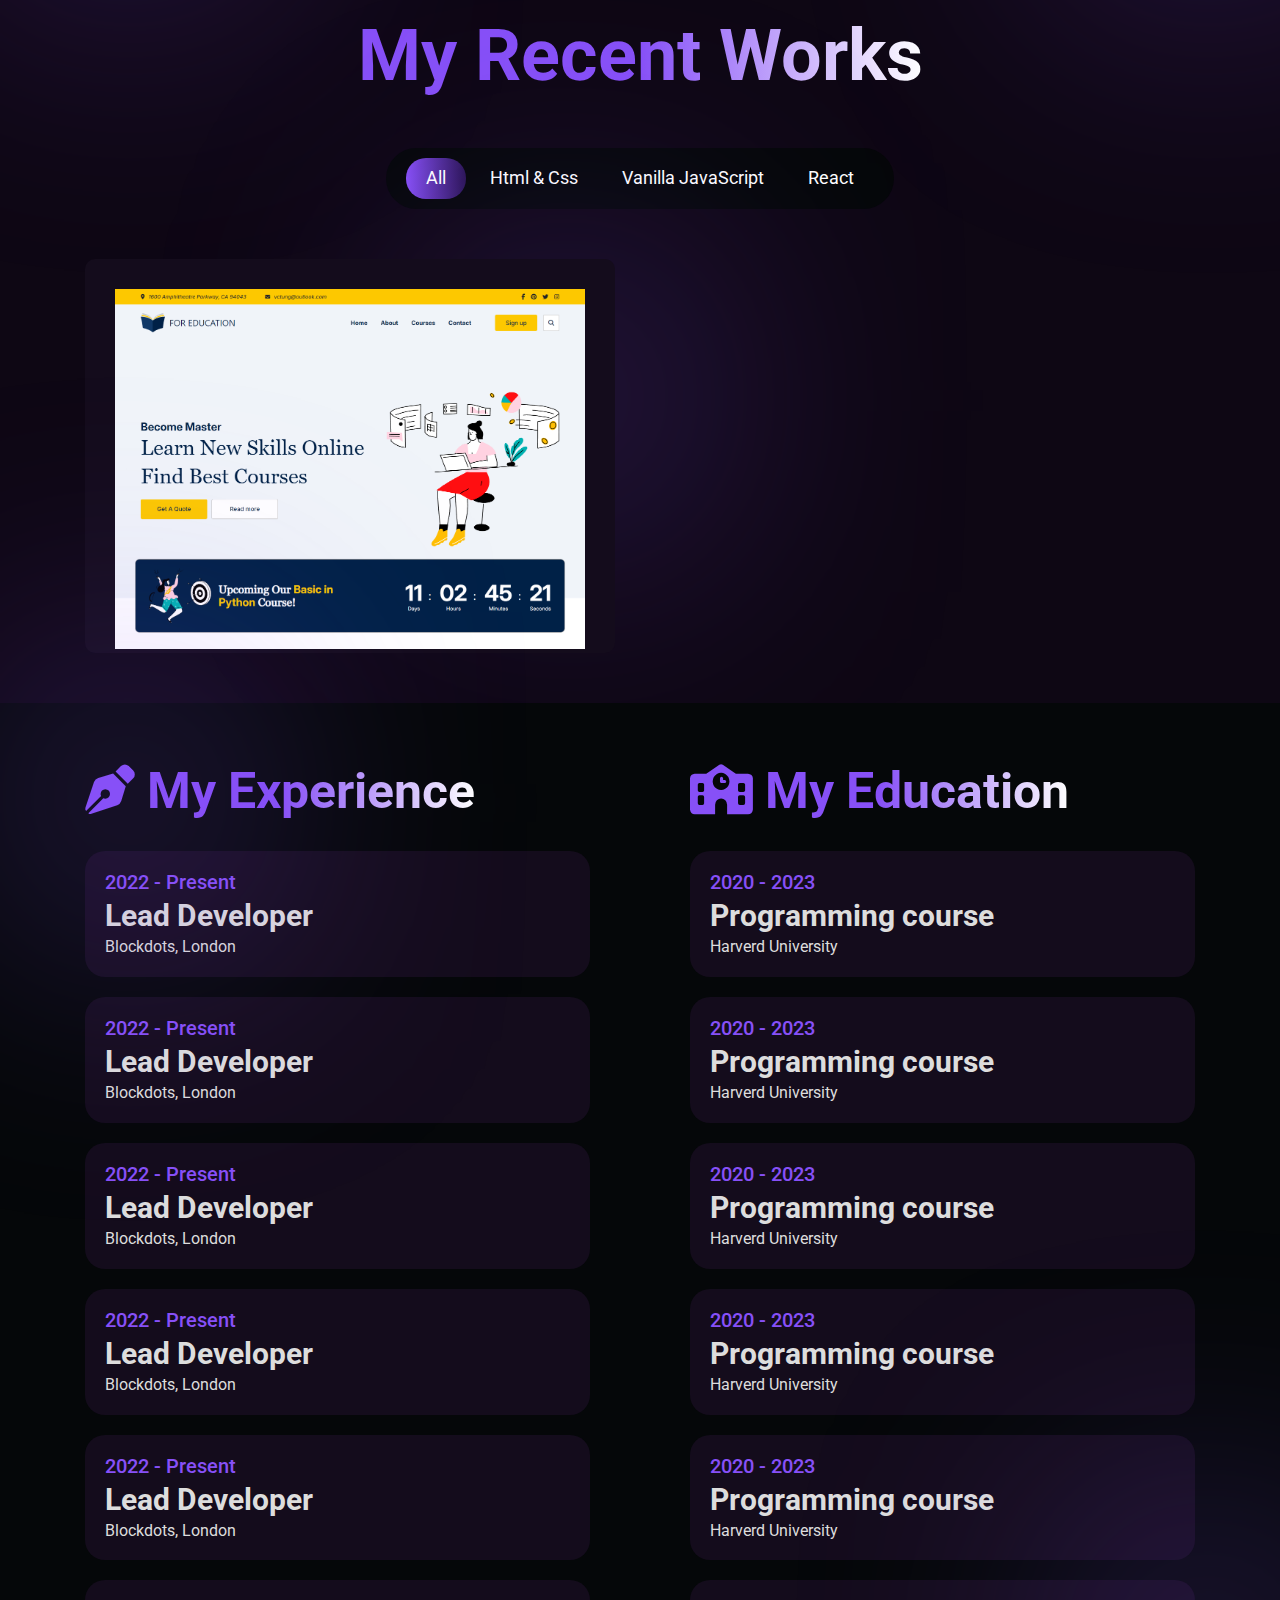
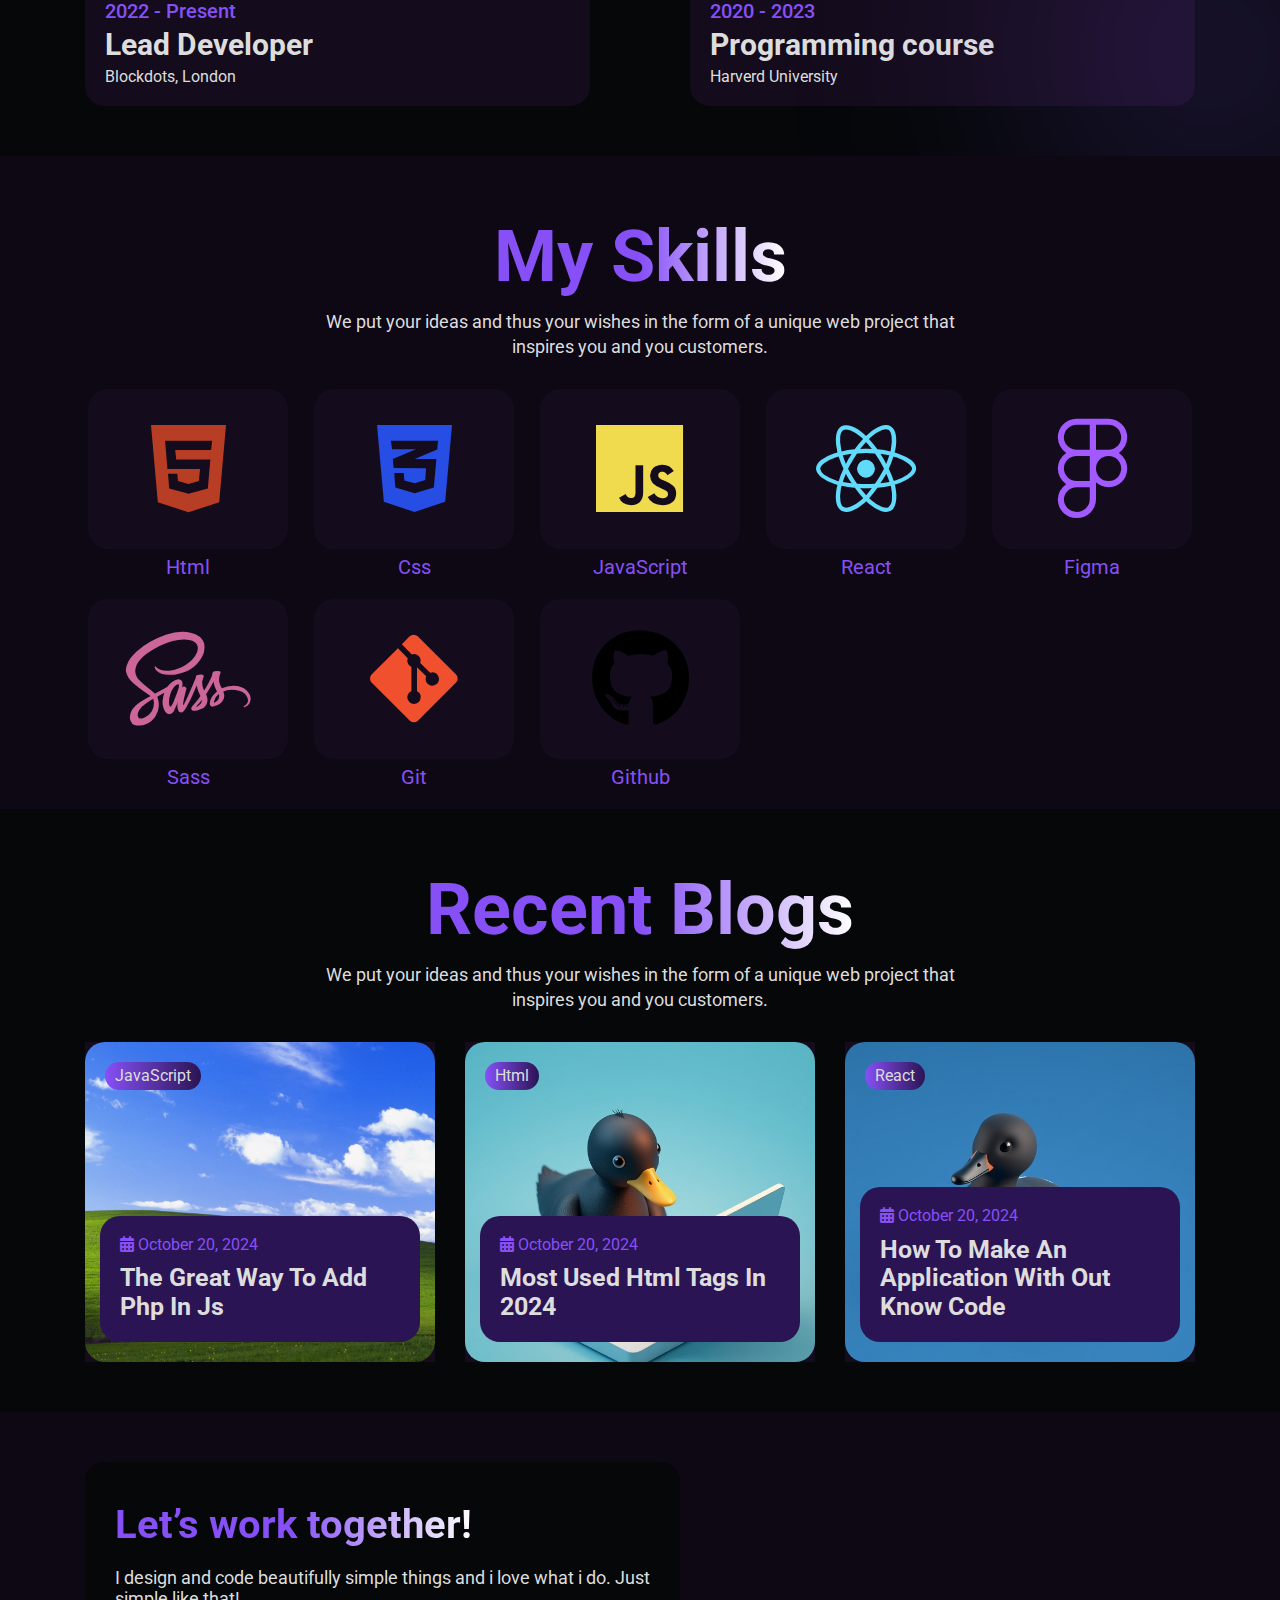
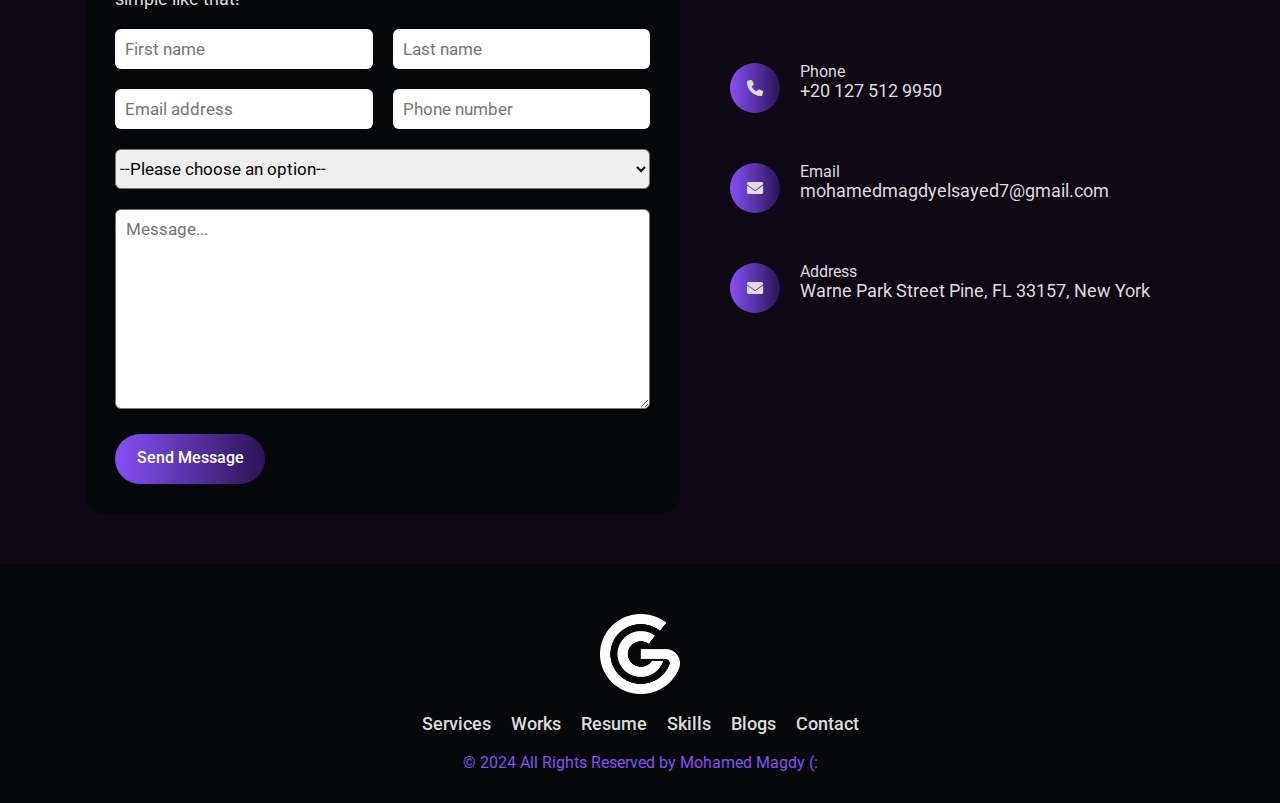
==== commit 460d9b71: "Add Projct Crearto From And ReCode Some Function" ====
--- a/index.html
+++ b/index.html
@@ -158,62 +158,12 @@
       <h2 class="main-title">My Recent Works</h2>
       <div class="container">
         <div class="work-filter">
-          <button class="active">All</button>
-          <button class="html-css">Html & Css</button>
-          <button class="v-js">Vanilla JavaScript</button>
-          <button class="react">React</button>
-        </div>
-        <div class="projects">
-          <div class="all">
-            <img src="assets/images/portfolio-3-1024x877.jpg" alt="" />
-            <a href="#">
-              <div class="fly-info">
-                <h3>dashboard elzero</h3>
-                <p>The goal is there are many variations of passages .</p>
-                <i class="fa-solid fa-arrow-right"></i>
-              </div>
-            </a>
-          </div>
-          <div class="all">
-            <img src="assets/images/portfolio-3-1024x877.jpg" alt="" />
-            <a href="#">
-              <div class="fly-info">
-                <h3>dashboard elzero</h3>
-                <p>
-                  The goal is there are many variations of passages of Lorem
-                  Ipsum
-                </p>
-                <i class="fa-solid fa-arrow-right"></i>
-              </div>
-            </a>
-          </div>
-          <div class="all">
-            <img src="assets/images/portfolio-3-1024x877.jpg" alt="" />
-            <a href="#">
-              <div class="fly-info">
-                <h3>dashboard elzero</h3>
-                <p>
-                  The goal is there are many variations of passages of Lorem
-                  Ipsum
-                </p>
-                <i class="fa-solid fa-arrow-right"></i>
-              </div>
-            </a>
-          </div>
-          <div class="all">
-            <img src="assets/images/portfolio-3-1024x877.jpg" alt="" />
-            <a href="#">
-              <div class="fly-info">
-                <h3>dashboard elzero</h3>
-                <p>
-                  The goal is there are many variations of passages of Lorem
-                  Ipsum
-                </p>
-                <i class="fa-solid fa-arrow-right"></i>
-              </div>
-            </a>
-          </div>
-        </div>
+          <button class="all active">All</button>
+          <button class="Html-Css">Html & Css</button>
+          <button class="V-JavaScript">Vanilla JavaScript</button>
+          <button class="React">React</button>
+        </div>
+        <div class="projects"></div>
       </div>
     </section>
     <!-- End Works Section -->
@@ -352,53 +302,7 @@
         project that <br />
         inspires you and you customers.
       </p>
-      <div class="container">
-        <div class="blog">
-          <a href="#">
-            <img src="assets/images/blog-4-1536x597.jpg" alt="blog1" />
-            <span class="category">sass</span>
-            <div class="blog-info">
-              <div class="df gap-20">
-                <span
-                  ><i class="fa-solid fa-calendar-days"></i> May 10, 2024</span
-                >
-                <span><i class="fa-brands fa-rocketchat"></i> No Comments</span>
-              </div>
-              <h3>The services provide for design</h3>
-            </div>
-          </a>
-        </div>
-        <div class="blog">
-          <a href="#">
-            <img src="assets/images/blog-4-1536x597.jpg" alt="blog1" />
-            <span class="category">sass</span>
-            <div class="blog-info">
-              <div class="df gap-20">
-                <span
-                  ><i class="fa-solid fa-calendar-days"></i> May 10, 2024</span
-                >
-                <span><i class="fa-brands fa-rocketchat"></i> No Comments</span>
-              </div>
-              <h3>The services provide for design</h3>
-            </div>
-          </a>
-        </div>
-        <div class="blog">
-          <a href="#">
-            <img src="assets/images/blog-4-1536x597.jpg" alt="blog1" />
-            <span class="category">sass</span>
-            <div class="blog-info">
-              <div class="df gap-20">
-                <span
-                  ><i class="fa-solid fa-calendar-days"></i> May 10, 2024</span
-                >
-                <span><i class="fa-brands fa-rocketchat"></i> No Comments</span>
-              </div>
-              <h3>The services provide for design</h3>
-            </div>
-          </a>
-        </div>
-      </div>
+      <div class="container"></div>
     </section>
     <!-- End Blogs Section -->
 
@@ -483,6 +387,7 @@
     </footer>
     <!-- End Footer -->
 
-    <script src="scripts/global.js"></script>
+    <script src="scripts/js/home.js"></script>
+    <script src="scripts/js/global.js"></script>
   </body>
 </html>
